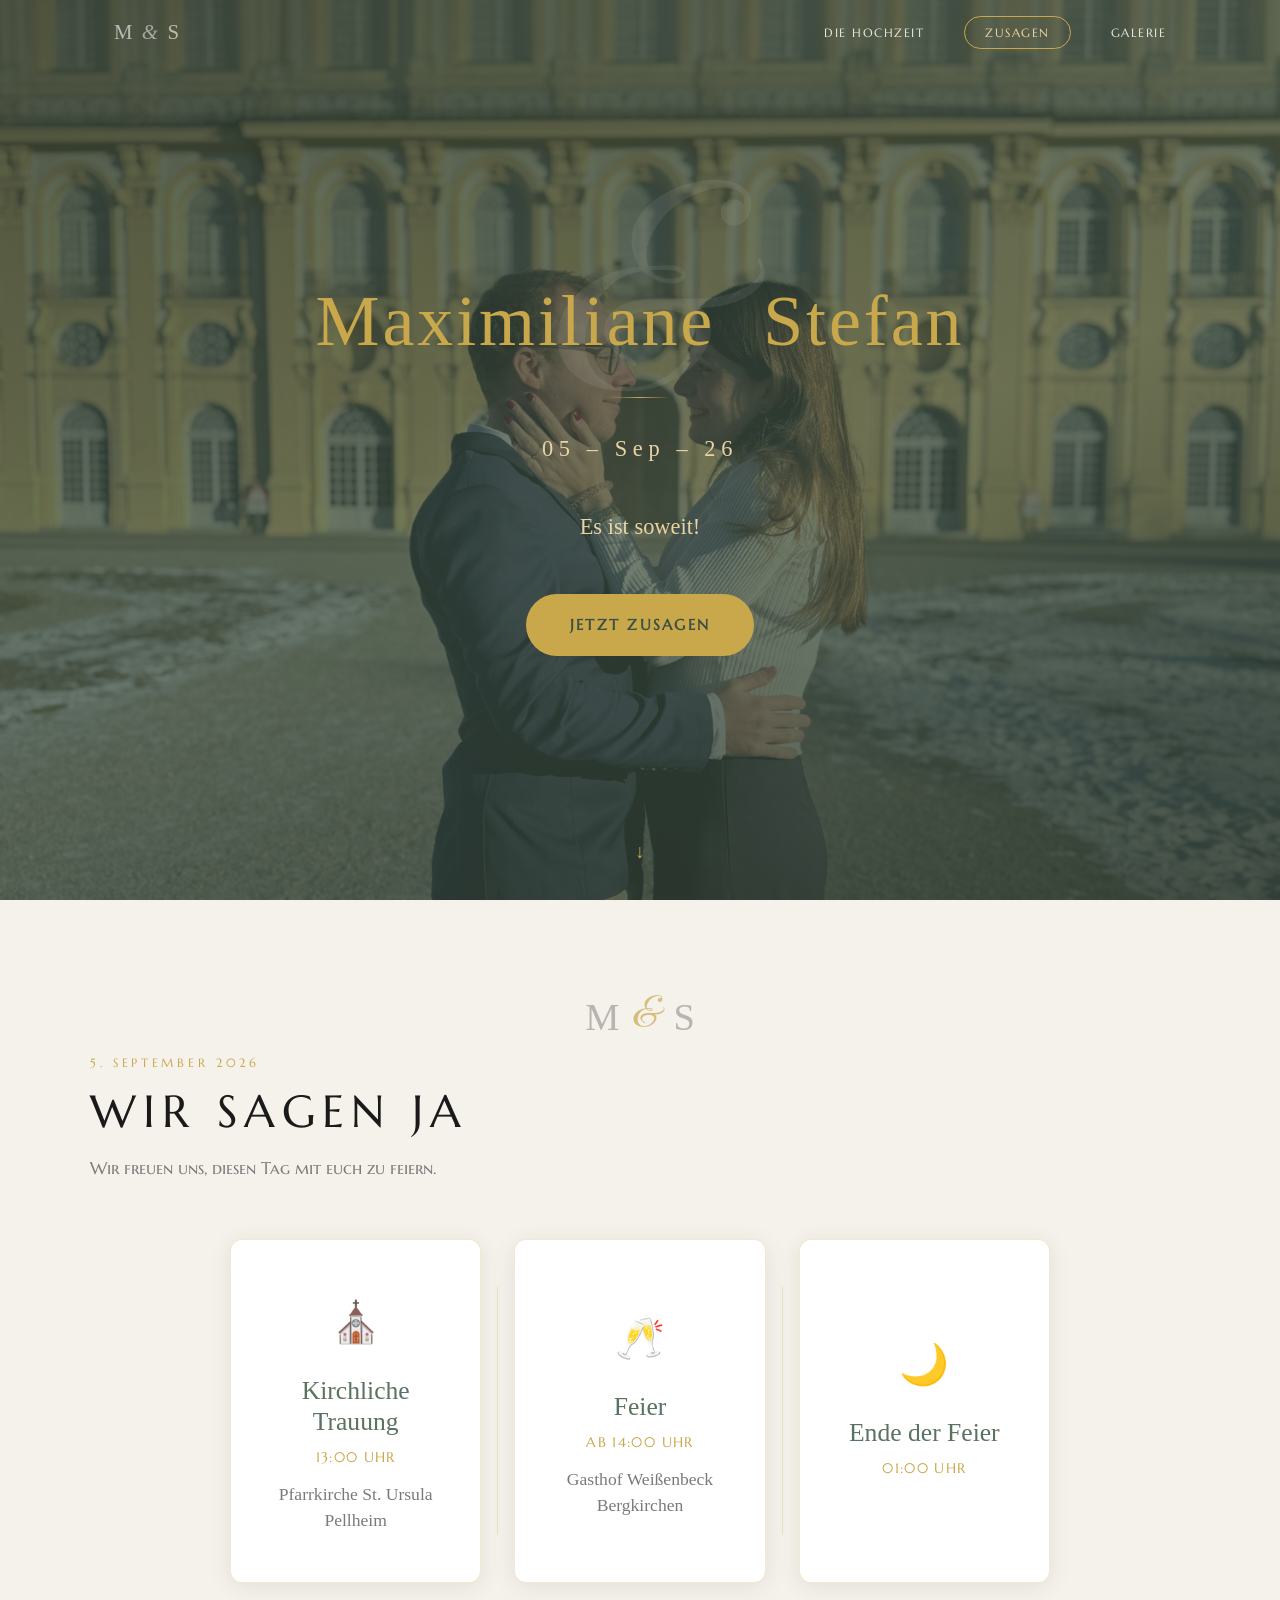
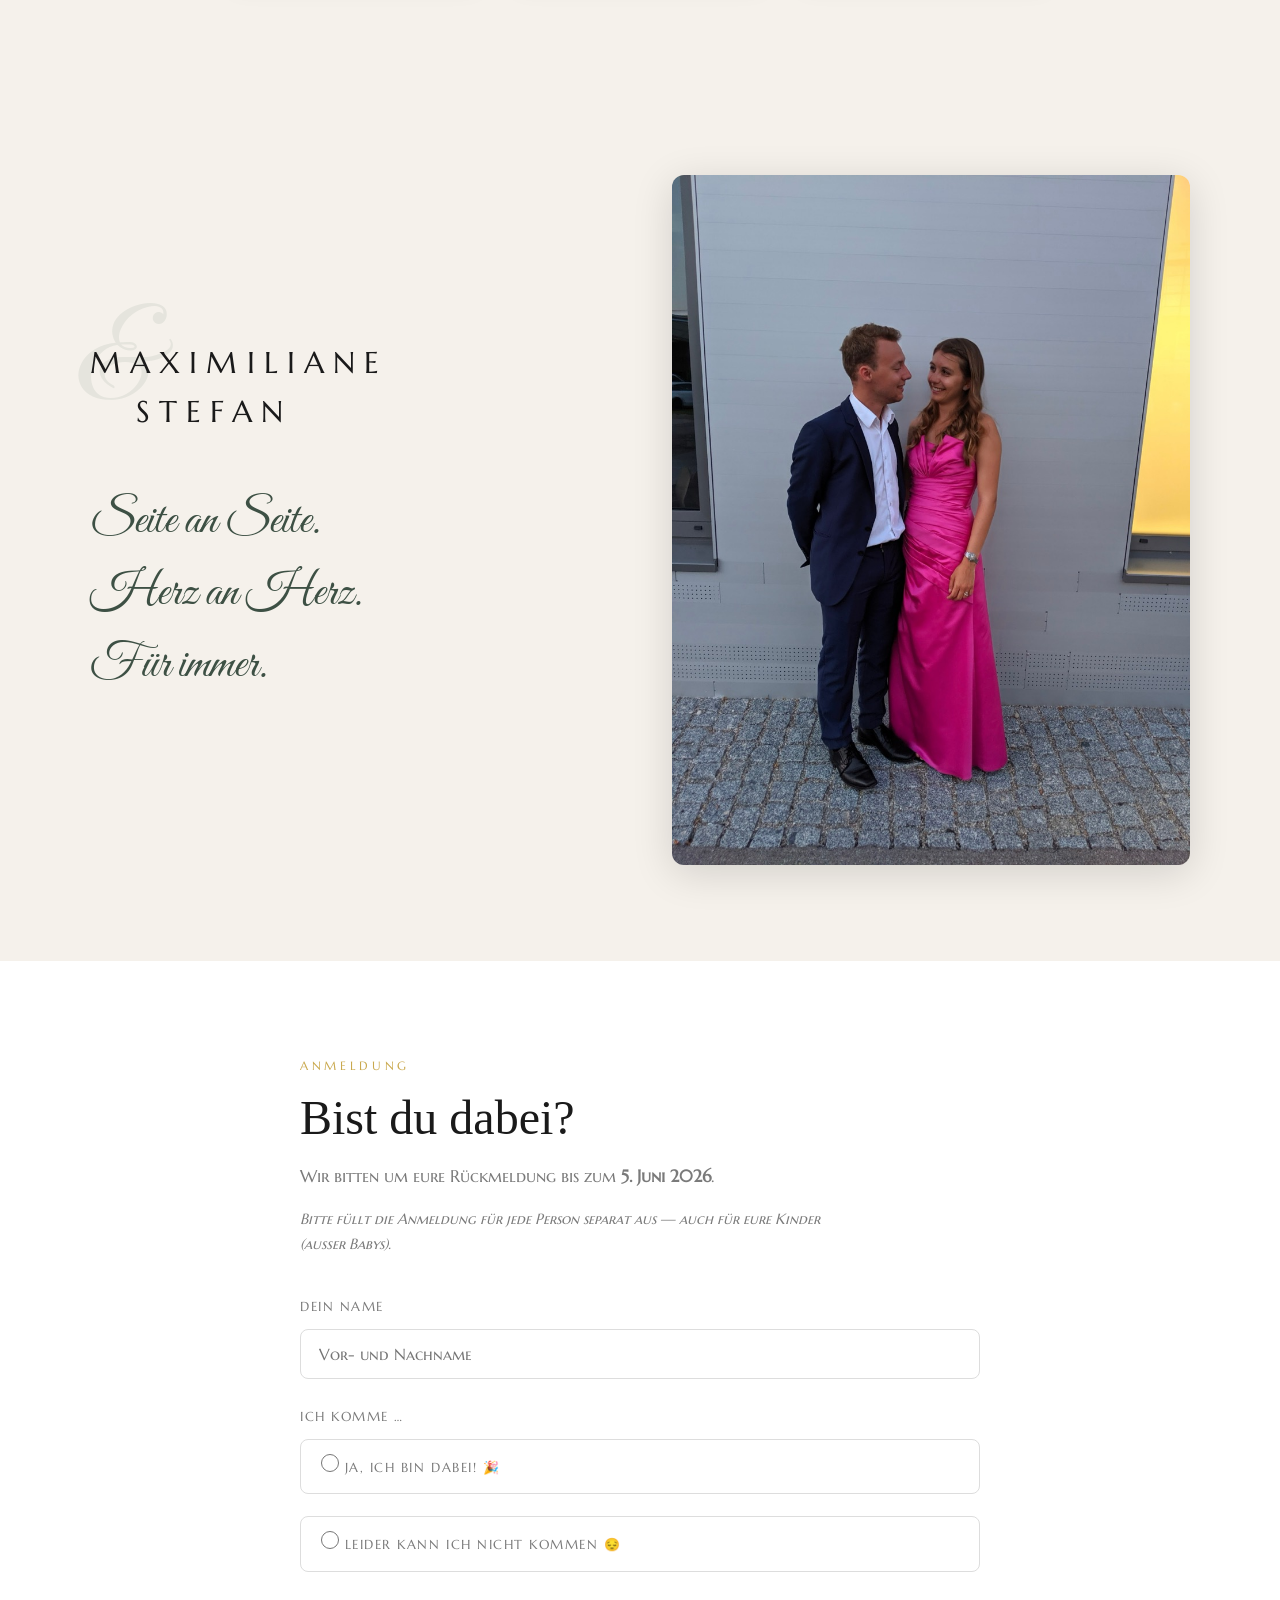
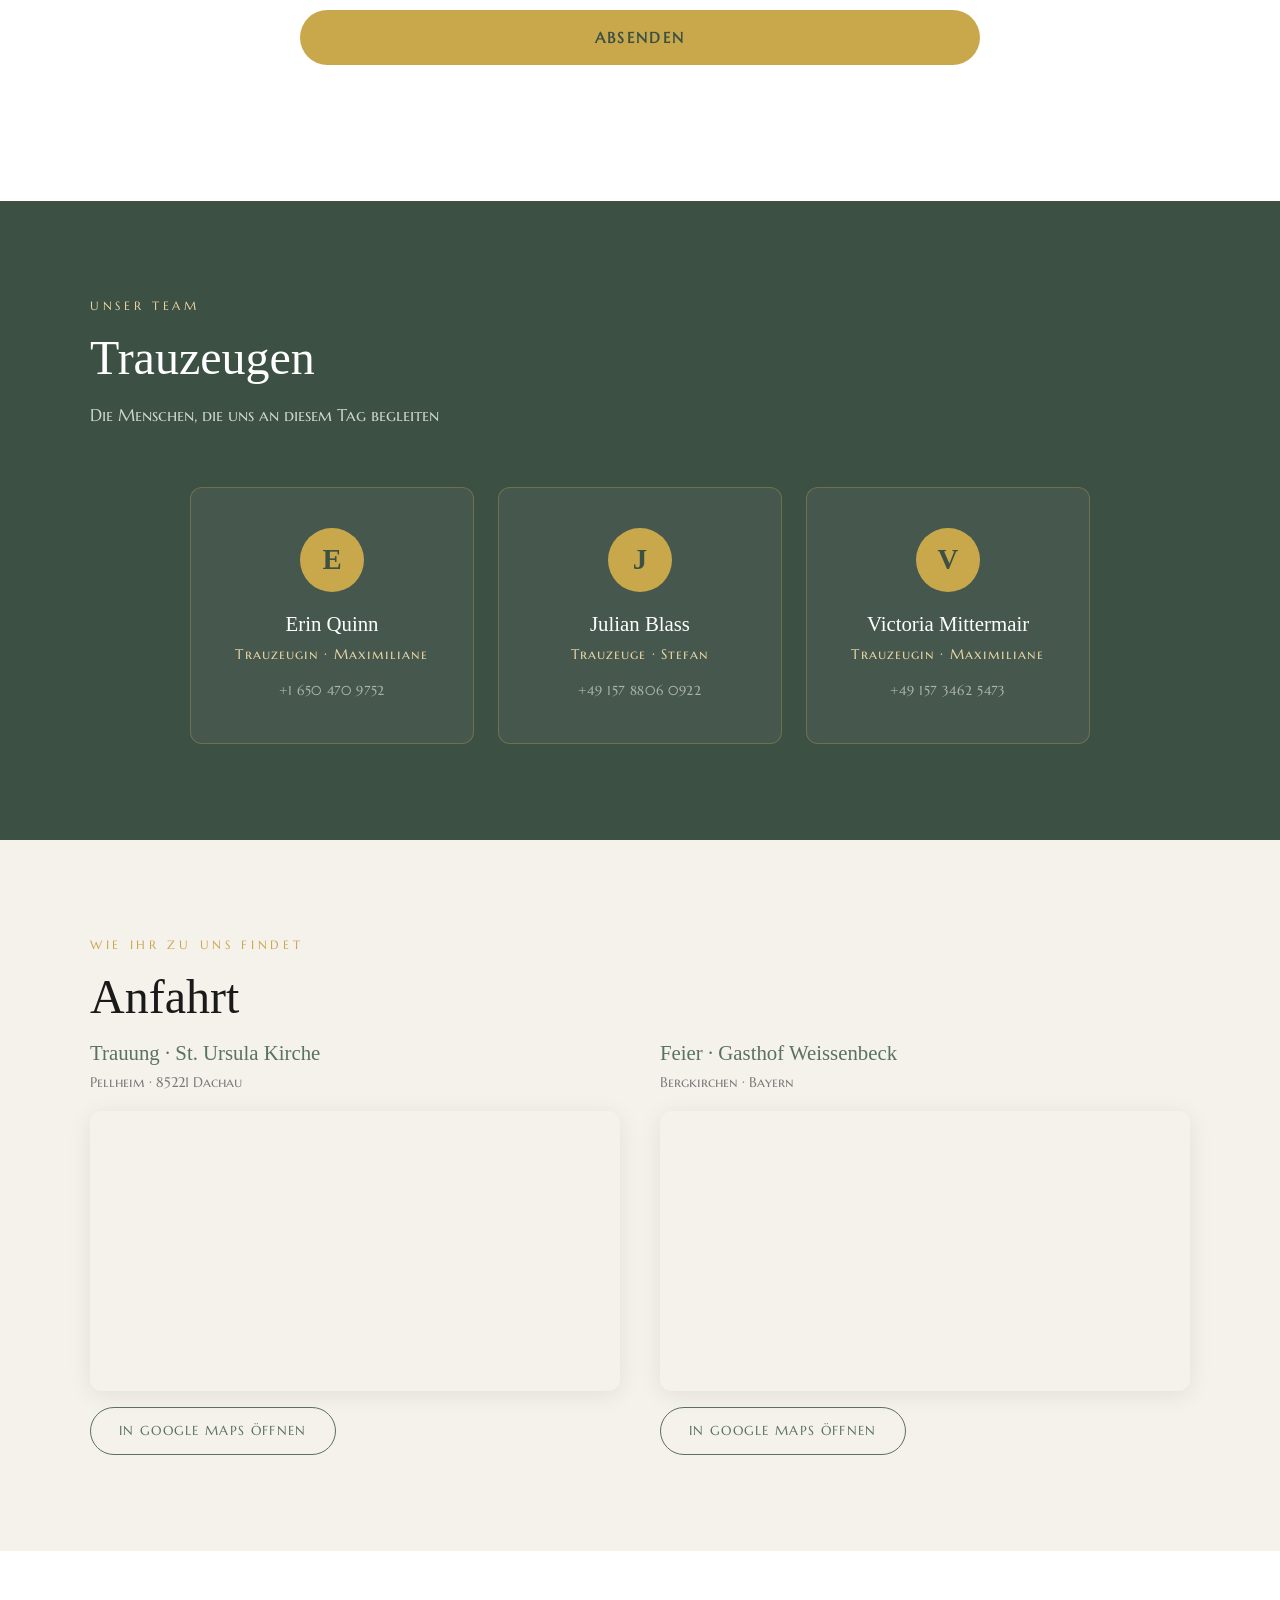
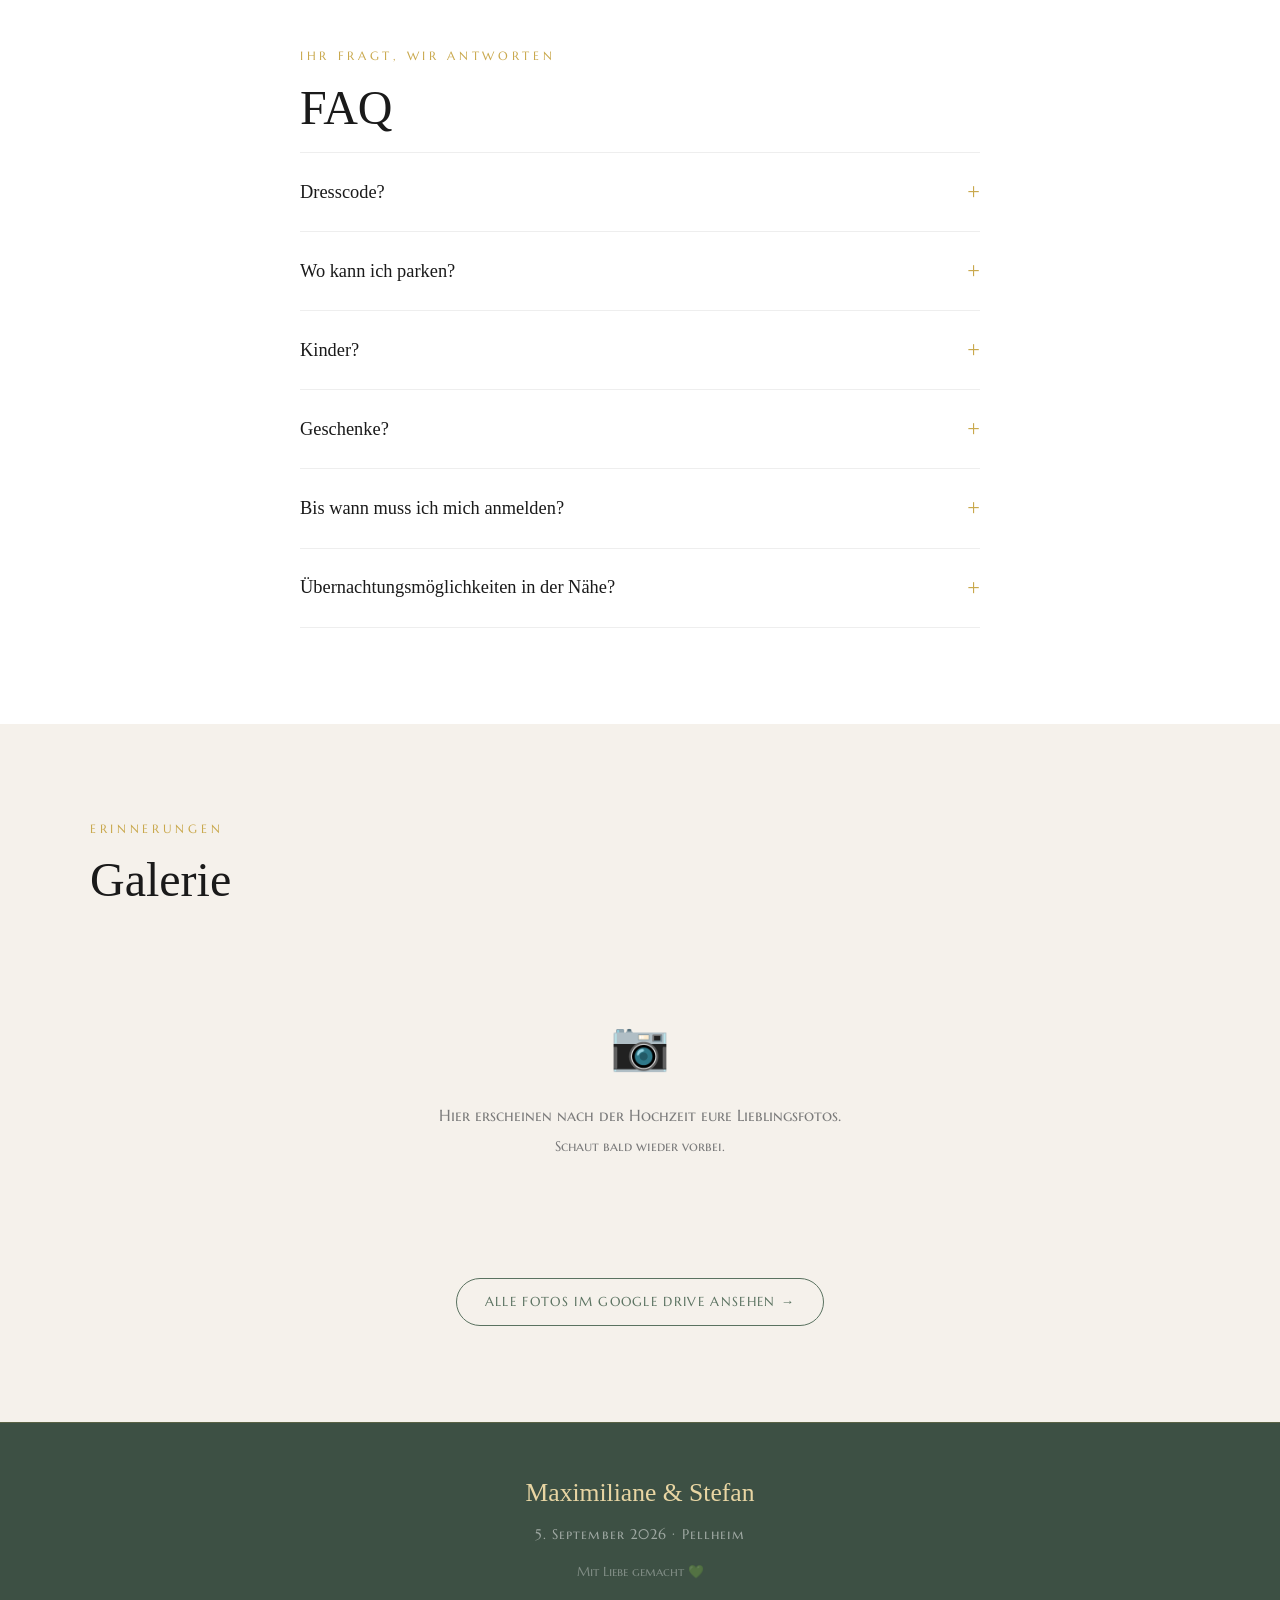
==== index.html @ 4faa501e "Drop "Spätestens" from Ende der Feier — just "01:00 Uhr" Matches the format of the other event cards" ====
<!DOCTYPE html>
<html lang="de">
<head>
  <meta charset="UTF-8">
  <meta name="viewport" content="width=device-width, initial-scale=1.0">
  <title>Maximiliane & Stefan · 5. September 2026</title>
  <meta name="description" content="Wir heiraten! Feiert mit uns am 5. September 2026 in Pellheim & Bergkirchen.">
  <meta property="og:title" content="Maximiliane & Stefan · 5. September 2026">
  <meta property="og:description" content="Wir heiraten! Feiert mit uns am 5. September 2026 in Pellheim & Bergkirchen.">
  <meta property="og:image" content="images/hero-couple.jpg">
  <meta property="og:type" content="website">
  <link rel="preconnect" href="https://fonts.googleapis.com">
  <link rel="preconnect" href="https://fonts.gstatic.com" crossorigin>
  <link href="https://fonts.googleapis.com/css2?family=Cormorant+Garant:ital,wght@0,300;0,400;0,600;0,700;1,300;1,400;1,600&family=Great+Vibes&family=Marcellus+SC&display=swap" rel="stylesheet">
  <link rel="icon" href="data:image/svg+xml,<svg xmlns='http://www.w3.org/2000/svg' viewBox='0 0 100 100'><text y='.9em' font-size='90'>💍</text></svg>">
  <link rel="stylesheet" href="style.css">
</head>
<body>

  <!-- NAVIGATION -->
  <nav id="navbar">
    <div class="nav-inner">
      <span class="nav-monogram">M <span class="nav-amp">&</span> S</span>
      <ul class="nav-links">
        <li><a href="#hochzeit">Die Hochzeit</a></li>
        <li><a href="#rsvp" class="nav-cta">Zusagen</a></li>
        <li><a href="#galerie">Galerie</a></li>
      </ul>
      <button class="nav-toggle" id="nav-toggle" aria-label="Menü öffnen">
        <span></span><span></span><span></span>
      </button>
    </div>
    <ul class="nav-links-mobile" id="nav-mobile">
      <li><a href="#hochzeit">Die Hochzeit</a></li>
      <li><a href="#rsvp">Zusagen</a></li>
      <li><a href="#galerie">Galerie</a></li>
    </ul>
  </nav>

  <!-- HERO -->
  <section id="hero">
    <div class="hero-bg"></div>
    <div class="hero-content">
      <div class="hero-monogram">
        <div class="hero-ghost-amp">&amp;</div>
        <div class="hero-names">
          <span class="hero-name">Maximiliane</span>
          <span class="hero-name">Stefan</span>
        </div>
      </div>
      <div class="hero-divider"></div>
      <p class="hero-date">05 &ndash; Sep &ndash; 26</p>
      <div class="countdown" id="countdown">
        <div class="countdown-unit">
          <span id="days">--</span>
          <small>Tage</small>
        </div>
        <div class="countdown-sep">·</div>
        <div class="countdown-unit">
          <span id="hours">--</span>
          <small>Stunden</small>
        </div>
        <div class="countdown-sep">·</div>
        <div class="countdown-unit">
          <span id="minutes">--</span>
          <small>Minuten</small>
        </div>
      </div>
      <a href="#rsvp" class="btn-primary">Jetzt zusagen</a>
    </div>
    <a href="#hochzeit" class="hero-scroll-hint">↓</a>
  </section>

  <!-- HOCHZEIT -->
  <section id="hochzeit" class="section section-cream">
    <div class="section-inner">
      <div class="wir-sagen-ja-mono">
        <span class="wsj-m">M</span>
        <span class="wsj-amp">&amp;</span>
        <span class="wsj-s">S</span>
      </div>
      <span class="section-label" id="hochzeit-label">5. September 2026</span>
      <h2 class="wir-sagen-ja">Wir sagen Ja</h2>
      <p class="section-sub" id="hochzeit-sub">Wir freuen uns, diesen Tag mit euch zu feiern.</p>
      <div class="event-cards">
        <div class="event-card">
          <div class="event-icon">⛪</div>
          <h3>Kirchliche Trauung</h3>
          <p class="event-time">13:00 Uhr</p>
          <p class="event-location">Pfarrkirche St. Ursula<br>Pellheim</p>
        </div>
        <div class="event-divider"></div>
        <div class="event-card">
          <div class="event-icon">🥂</div>
          <h3>Feier</h3>
          <p class="event-time">Ab 14:00 Uhr</p>
          <p class="event-location">Gasthof Weißenbeck<br>Bergkirchen</p>
        </div>
        <div class="event-divider"></div>
        <div class="event-card">
          <div class="event-icon">🌙</div>
          <h3>Ende der Feier</h3>
          <p class="event-time">01:00 Uhr</p>
        </div>
      </div>
    </div>
  </section>

  <!-- STORY -->
  <section id="story" class="section section-cream-panel">
    <div class="story-inner">
      <div class="story-text">
        <div class="story-names">
          <span class="story-ghost-amp">&amp;</span>
          <p class="story-name-line">Maximiliane</p>
          <p class="story-name-line story-name-line-right">Stefan</p>
        </div>
        <p class="story-poem">Seite an Seite.<br>Herz an Herz.<br>Für immer.</p>
      </div>
      <div class="story-photo">
        <img src="images/story-couple.jpg" alt="Maximiliane & Stefan" loading="lazy">
      </div>
    </div>
  </section>

  <!-- RSVP -->
  <section id="rsvp" class="section section-white">
    <div class="section-inner section-narrow">
      <span class="section-label">Anmeldung</span>
      <h2>Bist du dabei?</h2>
      <p class="section-sub" id="rsvp-intro">Wir bitten um eure Rückmeldung bis zum <strong>5. Juni 2026</strong>.</p>
      <p class="section-sub rsvp-note">Bitte füllt die Anmeldung für jede Person separat aus — auch für eure Kinder (außer Babys).</p>

      <div id="person-selector" class="person-selector hidden"></div>

      <form id="rsvp-form" novalidate>
        <div class="form-group">
          <label for="guest-name">Dein Name</label>
          <input type="text" id="guest-name" name="name" placeholder="Vor- und Nachname" required autocomplete="name">
        </div>

        <div class="form-group">
          <label>Ich komme …</label>
          <div class="radio-group">
            <label class="radio-label">
              <input type="radio" name="attending" value="yes" required>
              <span class="radio-custom"></span>
              Ja, ich bin dabei! 🎉
            </label>
            <label class="radio-label">
              <input type="radio" name="attending" value="no">
              <span class="radio-custom"></span>
              Leider kann ich nicht kommen 😔
            </label>
          </div>
        </div>

        <div id="attending-fields" class="attending-fields hidden">
          <div class="form-group">
            <label class="checkbox-label">
              <input type="checkbox" id="is-child" name="isChild">
              <span class="checkbox-custom"></span>
              Dies ist eine Anmeldung für ein Kind 👶
            </label>
          </div>

          <div class="form-group">
            <label for="menu">Menüwahl</label>
            <select id="menu" name="menu" required>
              <option value="">Bitte wählen …</option>
              <option value="fleisch">Fleisch</option>
              <option value="fisch">Fisch</option>
              <option value="vegetarisch">Vegetarisch</option>
            </select>
          </div>

          <div class="form-group">
            <label for="notes">Unverträglichkeiten & Anmerkungen</label>
            <textarea id="notes" name="notes" rows="3" placeholder="z.B. Laktoseintoleranz, glutenfrei, Allergien …"></textarea>
          </div>
        </div>

        <button type="submit" class="btn-primary btn-full">Absenden</button>
        <p id="form-feedback" class="form-feedback" aria-live="polite"></p>
      </form>
    </div>
  </section>

  <!-- TRAUTZEUGEN -->
  <section id="trauzeugen" class="section section-green">
    <div class="section-inner">
      <span class="section-label section-label-light">Unser Team</span>
      <h2 class="text-light">Trauzeugen</h2>
      <p class="section-sub text-light-muted">Die Menschen, die uns an diesem Tag begleiten</p>
      <div class="witness-cards">
        <div class="witness-card">
          <div class="witness-avatar">
            <div class="witness-initial">E</div>
          </div>
          <h3>Erin Quinn</h3>
          <p class="witness-role">Trauzeugin · Maximiliane</p>
          <p class="witness-phone"><a href="tel:+16504709752">+1 650 470 9752</a></p>
        </div>
        <div class="witness-card">
          <div class="witness-avatar">
            <div class="witness-initial">J</div>
          </div>
          <h3>Julian Blass</h3>
          <p class="witness-role">Trauzeuge · Stefan</p>
          <p class="witness-phone"><a href="tel:+4915788060922">+49 157 8806 0922</a></p>
        </div>
        <div class="witness-card">
          <div class="witness-avatar">
            <div class="witness-initial">V</div>
          </div>
          <h3>Victoria Mittermair</h3>
          <p class="witness-role">Trauzeugin · Maximiliane</p>
          <p class="witness-phone"><a href="tel:+4915734625473">+49 157 3462 5473</a></p>
        </div>
      </div>
    </div>
  </section>

  <!-- ANFAHRT -->
  <section id="anfahrt" class="section section-cream">
    <div class="section-inner">
      <span class="section-label">Wie ihr zu uns findet</span>
      <h2>Anfahrt</h2>
      <div class="maps-grid">
        <div class="map-item">
          <h3>Trauung · St. Ursula Kirche</h3>
          <p class="map-address">Pellheim · 85221 Dachau</p>
          <div class="map-embed">
            <iframe
              src="https://maps.google.com/maps?q=Kirche+Pellheim+85221+Dachau+Bayern&output=embed"
              width="100%" height="300" style="border:0;" allowfullscreen loading="lazy"
              referrerpolicy="no-referrer-when-downgrade" title="St. Ursula Kirche Pellheim">
            </iframe>
          </div>
          <a href="https://www.google.com/maps/search/Kirche+Pellheim+85221+Dachau+Bayern" target="_blank" rel="noopener noreferrer" class="btn-secondary">In Google Maps öffnen</a>
        </div>
        <div class="map-item">
          <h3>Feier · Gasthof Weissenbeck</h3>
          <p class="map-address">Bergkirchen · Bayern</p>
          <div class="map-embed">
            <iframe
              src="https://maps.google.com/maps?q=Gasthof+Weißenbeck+Bergkirchen+Bayern+Deutschland&output=embed"
              width="100%" height="300" style="border:0;" allowfullscreen loading="lazy"
              referrerpolicy="no-referrer-when-downgrade" title="Gasthof Weissenbeck Unterbachern">
            </iframe>
          </div>
          <a href="https://www.google.com/maps/search/Gasthof+Weißenbeck+Bergkirchen+Bayern" target="_blank" rel="noopener noreferrer" class="btn-secondary">In Google Maps öffnen</a>
        </div>
      </div>
    </div>
  </section>

  <!-- FAQ -->
  <section id="faq" class="section section-white">
    <div class="section-inner section-narrow">
      <span class="section-label">Ihr fragt, wir antworten</span>
      <h2>FAQ</h2>
      <div class="faq-list">
        <details class="faq-item">
          <summary>Dresscode?</summary>
          <p>Festlich elegant. Wir freuen uns über Kleider und Anzüge — gerne in warmen, herbstlichen Farben oder klassischem Schwarz. Wer Grüntöne trägt, passt zum Anlass.</p>
        </details>
        <details class="faq-item">
          <summary>Wo kann ich parken?</summary>
          <p>Am Gasthof Weissenbeck stehen Parkplätze zur Verfügung. Wir empfehlen außerdem, Fahrgemeinschaften zu bilden.</p>
        </details>
        <details class="faq-item">
          <summary>Kinder?</summary>
          <p>Kinder sind bei uns herzlich willkommen! Bitte füllt für jedes Kind eine eigene <a href="#rsvp" style="color:var(--green);text-decoration:underline">Anmeldung</a> aus, damit wir gut planen können. Babys müssen nicht extra angemeldet werden.</p>
        </details>
        <details class="faq-item">
          <summary>Geschenke?</summary>
          <p>Eure Anwesenheit ist das schönste Geschenk. Wer uns dennoch eine Freude machen möchte, kann uns gerne mit einem Beitrag zur Hochzeitsreise unterstützen.</p>
        </details>
        <details class="faq-item">
          <summary>Bis wann muss ich mich anmelden?</summary>
          <p>Wir bitten um eure Rückmeldung bis zum <strong>5. Juni 2026</strong>, damit wir planen können.</p>
        </details>
        <details class="faq-item">
          <summary>Übernachtungsmöglichkeiten in der Nähe?</summary>
          <p>In Dachau (ca. 5–10 km entfernt) gibt es mehrere gute Hotels. Auch Airbnbs in der Umgebung von Unterbachern und Dachau sind eine gute Option. Da der 5. September auf ein Wochenende fällt, empfehlen wir, frühzeitig zu buchen.</p>
        </details>
      </div>
    </div>
  </section>

  <!-- GALERIE -->
  <section id="galerie" class="section section-cream">
    <div class="section-inner">
      <span class="section-label">Erinnerungen</span>
      <h2>Galerie</h2>
      <div id="gallery-empty" class="gallery-placeholder">
        <div class="gallery-placeholder-icon">📷</div>
        <p>Hier erscheinen nach der Hochzeit eure Lieblingsfotos.</p>
        <p class="gallery-placeholder-sub">Schaut bald wieder vorbei.</p>
      </div>
      <div class="gallery-grid" id="gallery-grid"></div>
      <div id="drive-link-container" class="drive-link-wrap" style="display:none">
        <a href="#" id="drive-link" class="btn-secondary" target="_blank" rel="noopener">
          Alle Fotos im Google Drive ansehen →
        </a>
      </div>
    </div>
  </section>

  <!-- FOOTER -->
  <footer>
    <p class="footer-names">Maximiliane & Stefan</p>
    <p class="footer-date">5. September 2026 · Pellheim</p>
    <p class="footer-love">Mit Liebe gemacht 💚</p>
  </footer>

  <script src="script.js"></script>
</body>
</html>
---- style.css ----
/* =============================================
   WEDDING WEBSITE — Maximiliane & Stefan
   Theme: Forest Green + Gold
   ============================================= */

/* --- VARIABLES --- */
:root {
  --green-dark:    #3D5044;
  --green:         #5A7260;
  --green-mid:     #7A9480;
  --green-light:   #EEF2EE;
  --gold:          #C9A84C;
  --gold-light:    #E8D5A3;
  --gold-pale:     #F7F0E0;
  --cream:         #F5F1EB;
  --cream-dark:    #EDE8DF;
  --white:         #FFFFFF;
  --text-dark:     #1A1A1A;
  --text-body:     #3D3D3D;
  --text-muted:    #7A7A7A;
  --text-light:    #FFFFFF;
  --text-light-muted: rgba(255,255,255,0.75);
  --border:        rgba(201,168,76,0.25);
  --shadow:        0 4px 24px rgba(0,0,0,0.08);
  --shadow-hover:  0 8px 40px rgba(0,0,0,0.14);
  --radius:        12px;
  --font-serif:    'Cormorant Garant', Georgia, serif;
  --font-sans:     'Marcellus SC', Georgia, serif;
  --font-script:   'Great Vibes', cursive;
  --max-w:         1100px;
  --max-w-narrow:  680px;
  --section-pad:   96px 24px;
}

/* --- RESET & BASE --- */
*, *::before, *::after { box-sizing: border-box; margin: 0; padding: 0; }

html { scroll-behavior: smooth; font-size: 16px; }

body {
  font-family: var(--font-sans);
  color: var(--text-body);
  background: var(--cream);
  line-height: 1.7;
  -webkit-font-smoothing: antialiased;
}

img { max-width: 100%; display: block; }
a { color: inherit; text-decoration: none; }

/* --- TYPOGRAPHY --- */
h1, h2, h3 {
  font-family: var(--font-serif);
  font-weight: 400;
  line-height: 1.2;
  color: var(--text-dark);
}

h1 { font-size: clamp(3rem, 8vw, 6.5rem); font-weight: 300; letter-spacing: 0.02em; }
h2 { font-size: clamp(2rem, 4vw, 3rem); font-weight: 400; }
h3 { font-size: 1.4rem; font-weight: 400; }

p { font-size: 1rem; }

em {
  font-family: var(--font-serif);
  font-style: italic;
  color: var(--gold);
}

/* --- NAVIGATION --- */
#navbar {
  position: fixed;
  top: 0; left: 0; right: 0;
  z-index: 100;
  transition: background 0.3s, box-shadow 0.3s;
}

#navbar.scrolled {
  background: var(--green-dark);
  box-shadow: 0 2px 20px rgba(0,0,0,0.3);
}

.nav-inner {
  max-width: var(--max-w);
  margin: 0 auto;
  padding: 0 24px;
  height: 64px;
  display: flex;
  align-items: center;
  justify-content: space-between;
}

.nav-monogram {
  font-family: var(--font-serif);
  font-size: 1.3rem;
  color: rgba(255, 255, 255, 0.6);
  letter-spacing: 0.1em;
}

.nav-amp { color: rgba(255, 255, 255, 0.5); font-style: italic; }

.nav-links {
  display: flex;
  list-style: none;
  gap: 40px;
  align-items: center;
}

.nav-links a {
  font-family: var(--font-sans);
  font-size: 0.78rem;
  font-weight: 300;
  letter-spacing: 0.12em;
  text-transform: uppercase;
  color: rgba(255,255,255,0.85);
  transition: color 0.2s;
}

.nav-links a:hover { color: var(--gold-light); }

.nav-links .nav-cta {
  border: 1px solid var(--gold);
  color: var(--gold-light);
  padding: 8px 20px;
  border-radius: 100px;
  transition: background 0.2s, color 0.2s;
}

.nav-links .nav-cta:hover {
  background: var(--gold);
  color: var(--green-dark);
}

.nav-toggle {
  display: none;
  flex-direction: column;
  gap: 5px;
  background: none;
  border: none;
  cursor: pointer;
  padding: 4px;
}

.nav-toggle span {
  display: block;
  width: 24px;
  height: 1.5px;
  background: var(--gold-light);
  transition: 0.3s;
}

.nav-links-mobile {
  display: none;
  list-style: none;
  flex-direction: column;
  background: var(--green-dark);
  padding: 16px 24px 24px;
  gap: 16px;
}

.nav-links-mobile a {
  font-size: 1.1rem;
  color: rgba(255,255,255,0.85);
  font-family: var(--font-serif);
}

.nav-links-mobile.open { display: flex; }

/* --- HERO --- */
#hero {
  min-height: 100vh;
  position: relative;
  display: flex;
  align-items: center;
  justify-content: center;
  overflow: hidden;
}

.hero-bg {
  position: absolute;
  inset: 0;
  background:
    linear-gradient(160deg, rgba(45,58,48,0.82) 0%, rgba(61,80,68,0.72) 55%, rgba(45,58,48,0.88) 100%),
    url('images/hero-img4113.jpg') center 30%/cover no-repeat;
}

.hero-content {
  position: relative;
  z-index: 1;
  text-align: center;
  padding: 120px 24px 80px;
}

.hero-pre {
  font-family: var(--font-sans);
  font-size: 0.72rem;
  font-weight: 400;
  letter-spacing: 0.35em;
  text-transform: uppercase;
  color: var(--gold-light);
  margin-bottom: 40px;
}

/* Ghost ampersand + initials monogram */
.hero-monogram {
  position: relative;
  display: inline-block;
  margin-bottom: 8px;
}

.hero-ghost-amp {
  position: absolute;
  top: 50%;
  left: 50%;
  transform: translate(-50%, -52%);
  font-family: var(--font-script);
  font-size: clamp(9rem, 22vw, 18rem);
  color: rgba(255,255,255,0.07);
  line-height: 1;
  pointer-events: none;
  user-select: none;
  white-space: nowrap;
}

.hero-names {
  display: flex;
  align-items: center;
  justify-content: center;
  gap: 48px;
  position: relative;
  z-index: 1;
}

.hero-name {
  font-family: var(--font-serif);
  font-size: clamp(2.4rem, 6vw, 4.5rem);
  font-weight: 300;
  color: var(--gold);
  line-height: 1;
  letter-spacing: 0.04em;
}

.hero-divider {
  width: 60px;
  height: 1px;
  background: linear-gradient(to right, transparent, var(--gold), transparent);
  margin: 32px auto;
}

.hero-date {
  font-family: var(--font-serif);
  font-size: clamp(1rem, 2.5vw, 1.4rem);
  font-weight: 300;
  color: var(--gold-light);
  letter-spacing: 0.25em;
  margin-bottom: 40px;
}

.countdown {
  display: flex;
  justify-content: center;
  align-items: baseline;
  gap: 8px;
  margin-bottom: 48px;
}

.countdown-unit {
  display: flex;
  flex-direction: column;
  align-items: center;
  min-width: 64px;
}

.countdown-unit span {
  font-family: var(--font-serif);
  font-size: 3rem;
  font-weight: 300;
  color: var(--white);
  line-height: 1;
}

.countdown-unit small {
  font-family: var(--font-sans);
  font-size: 0.65rem;
  font-weight: 300;
  letter-spacing: 0.15em;
  text-transform: uppercase;
  color: var(--gold-light);
  margin-top: 6px;
}

.countdown-sep {
  color: var(--gold);
  font-size: 1.5rem;
  padding-bottom: 24px;
}

.hero-scroll-hint {
  position: absolute;
  bottom: 32px;
  left: 50%;
  transform: translateX(-50%);
  color: var(--gold);
  font-size: 1.2rem;
  animation: bounce 2s infinite;
  z-index: 1;
}

@keyframes bounce {
  0%, 100% { transform: translateX(-50%) translateY(0); }
  50% { transform: translateX(-50%) translateY(8px); }
}

/* --- BUTTONS --- */
.btn-primary {
  display: inline-block;
  background: var(--gold);
  color: var(--green-dark);
  font-family: var(--font-sans);
  font-size: 0.95rem;
  font-weight: 700;
  letter-spacing: 0.15em;
  text-transform: uppercase;
  padding: 18px 44px;
  border-radius: 100px;
  border: none;
  cursor: pointer;
  transition: background 0.2s, transform 0.15s, box-shadow 0.2s;
}

.btn-primary:hover {
  background: var(--gold-light);
  box-shadow: 0 6px 24px rgba(201,168,76,0.4);
  transform: translateY(-1px);
}

.btn-primary.btn-full { width: 100%; text-align: center; }

.btn-secondary {
  display: inline-block;
  border: 1px solid var(--green);
  color: var(--green);
  font-family: var(--font-sans);
  font-size: 0.82rem;
  font-weight: 400;
  letter-spacing: 0.1em;
  text-transform: uppercase;
  padding: 12px 28px;
  border-radius: 100px;
  transition: background 0.2s, color 0.2s;
}

.btn-secondary:hover {
  background: var(--green);
  color: var(--white);
}

/* --- SECTIONS --- */
.section { padding: var(--section-pad); }
.section-cream { background: var(--cream); }
.section-white { background: var(--white); }
.section-green  { background: var(--green-dark); }

.section-inner {
  max-width: var(--max-w);
  margin: 0 auto;
}

.section-narrow {
  max-width: var(--max-w-narrow);
}

.section-label {
  display: block;
  font-family: var(--font-sans);
  font-size: 0.72rem;
  font-weight: 400;
  letter-spacing: 0.32em;
  text-transform: uppercase;
  color: var(--gold);
  margin-bottom: 12px;
}

.section-label.personalized {
  font-family: var(--font-serif);
  font-size: clamp(1.7rem, 5.5vw, 2.4rem);
  font-style: italic;
  font-weight: 400;
  letter-spacing: 0.02em;
  text-transform: none;
  color: var(--green);
  margin-bottom: 24px;
  line-height: 1.3;
}

.section-label-light { color: var(--gold-light); }

.section-inner h2 { margin-bottom: 16px; }

.section-sub {
  font-size: 1.05rem;
  color: var(--text-muted);
  margin-bottom: 56px;
  max-width: 520px;
}

.rsvp-note {
  font-size: 0.92rem;
  margin-top: -40px;
  margin-bottom: 40px;
  font-style: italic;
}

/* Personalized guest intro */
.rsvp-intro-personalized {
  max-width: none;
  margin-bottom: 40px;
}

.rsvp-greeting {
  display: block;
  font-family: var(--font-serif);
  font-size: clamp(1.6rem, 5vw, 2.2rem);
  font-weight: 400;
  color: var(--text-dark);
  line-height: 1.3;
  margin-bottom: 12px;
}

.rsvp-guest-name {
  color: var(--green);
  font-style: italic;
  font-weight: 500;
}

.rsvp-intro-body {
  display: block;
  font-size: 1.05rem;
  color: var(--text-muted);
}

.text-light   { color: var(--text-light); }
.text-light-muted { color: var(--text-light-muted); }

/* --- EVENT CARDS --- */
.event-cards {
  display: flex;
  align-items: stretch;
  gap: 0;
  max-width: 820px;
  margin: 0 auto;
}

.event-card {
  flex: 1;
  text-align: center;
  padding: 48px 40px;
  border: 1px solid var(--border);
  border-radius: var(--radius);
  background: var(--white);
  box-shadow: var(--shadow);
  transition: box-shadow 0.2s;
  min-height: 260px;
  display: flex;
  flex-direction: column;
  align-items: center;
  justify-content: center;
}

.event-card:hover { box-shadow: var(--shadow-hover); }

.event-icon { font-size: 2.5rem; margin-bottom: 20px; }

.event-card h3 {
  color: var(--green);
  font-size: 1.6rem;
  margin-bottom: 8px;
}

.event-time {
  font-family: var(--font-sans);
  font-size: 0.85rem;
  font-weight: 400;
  letter-spacing: 0.1em;
  color: var(--gold);
  text-transform: uppercase;
  margin-bottom: 12px;
}

.event-location {
  font-family: var(--font-serif);
  font-size: 1.1rem;
  color: var(--text-muted);
  line-height: 1.5;
}

.event-divider {
  width: 1px;
  background: var(--border);
  flex-shrink: 0;
  margin: 48px 16px;
}

/* --- PERSON SELECTOR --- */
.person-selector {
  margin-bottom: 32px;
}

.person-selector.hidden { display: none; }

.person-selector-label {
  font-size: 0.8rem;
  font-weight: 400;
  letter-spacing: 0.12em;
  text-transform: uppercase;
  color: var(--text-muted);
  margin-bottom: 12px;
}

.person-buttons {
  display: flex;
  flex-wrap: wrap;
  gap: 8px;
}

.person-btn {
  padding: 10px 20px;
  border: 2px solid var(--green);
  border-radius: 100px;
  background: transparent;
  color: var(--green);
  font-family: var(--font-serif);
  font-size: 1.05rem;
  cursor: pointer;
  transition: all 0.2s;
}

.person-btn:hover {
  background: var(--green-light);
}

.person-btn.active {
  background: var(--green);
  color: var(--white);
}

.person-btn.done {
  border-style: dashed;
  opacity: 0.55;
}

.person-btn.done::after {
  content: ' \2713';
}

.person-btn.done.active {
  opacity: 0.75;
}

/* --- RSVP FORM --- */
.form-group {
  margin-bottom: 28px;
}

.form-group label {
  display: block;
  font-size: 0.8rem;
  font-weight: 400;
  letter-spacing: 0.12em;
  text-transform: uppercase;
  color: var(--text-muted);
  margin-bottom: 10px;
}

.form-group input[type="text"],
.form-group select,
.form-group textarea {
  width: 100%;
  padding: 14px 18px;
  border: 1px solid #DDD;
  border-radius: 8px;
  font-family: var(--font-sans);
  font-size: 1rem;
  color: var(--text-dark);
  background: var(--white);
  transition: border-color 0.2s, box-shadow 0.2s;
  appearance: none;
}

.form-group input:focus,
.form-group select:focus,
.form-group textarea:focus {
  outline: none;
  border-color: var(--green);
  box-shadow: 0 0 0 3px rgba(44,95,46,0.1);
}

.form-group textarea { resize: vertical; min-height: 96px; }

.radio-group {
  display: flex;
  flex-direction: column;
  gap: 12px;
}

.radio-label {
  display: flex;
  align-items: center;
  gap: 12px;
  cursor: pointer;
  font-size: 1rem;
  color: var(--text-body);
  font-family: var(--font-sans);
  padding: 14px 20px;
  border: 1px solid #DDD;
  border-radius: 8px;
  transition: border-color 0.2s, background 0.2s;
  text-transform: none;
  letter-spacing: 0;
}

.radio-label:has(input:checked) {
  border-color: var(--green);
  background: var(--green-light);
}

.radio-label input[type="radio"] {
  width: 18px;
  height: 18px;
  accent-color: var(--green);
  flex-shrink: 0;
}

.checkbox-label {
  display: flex;
  align-items: center;
  gap: 12px;
  cursor: pointer;
  font-size: 0.95rem;
  color: var(--text-body);
  font-family: var(--font-sans);
  padding: 14px 20px;
  border: 1px solid #DDD;
  border-radius: 8px;
  transition: border-color 0.2s, background 0.2s;
  text-transform: none;
  letter-spacing: 0;
}

.checkbox-label:has(input:checked) {
  border-color: var(--green);
  background: var(--green-light);
}

.checkbox-label input[type="checkbox"] {
  width: 18px;
  height: 18px;
  accent-color: var(--green);
  flex-shrink: 0;
}

.attending-fields {
  transition: opacity 0.3s;
}

.attending-fields.hidden {
  display: none;
}

.form-feedback {
  margin-top: 16px;
  text-align: center;
  font-size: 0.95rem;
  min-height: 24px;
}

.form-feedback.success { color: var(--green); }
.form-feedback.error   { color: #C0392B; }

/* --- TRAUTZEUGEN --- */
.witness-cards {
  display: grid;
  grid-template-columns: repeat(3, 1fr);
  gap: 24px;
  max-width: 900px;
  margin: 0 auto;
}

.witness-card {
  text-align: center;
  padding: 40px 24px;
  border: 1px solid rgba(201,168,76,0.3);
  border-radius: var(--radius);
  background: rgba(255,255,255,0.05);
  transition: background 0.2s, border-color 0.2s;
}

.witness-card:hover {
  background: rgba(255,255,255,0.08);
  border-color: var(--gold);
}

.witness-initial {
  width: 64px;
  height: 64px;
  border-radius: 50%;
  background: var(--gold);
  color: var(--green-dark);
  font-family: var(--font-serif);
  font-size: 1.8rem;
  font-weight: 600;
  display: flex;
  align-items: center;
  justify-content: center;
  margin: 0 auto;
}

.witness-card h3 {
  color: var(--white);
  font-size: 1.3rem;
  margin-bottom: 6px;
}

.witness-role {
  color: var(--gold-light);
  font-size: 0.85rem;
  letter-spacing: 0.08em;
  margin-bottom: 10px;
}

.witness-phone {
  margin-top: 6px;
}

.witness-phone a {
  color: rgba(255,255,255,0.55);
  font-size: 0.82rem;
  letter-spacing: 0.05em;
  transition: color 0.2s;
}

.witness-phone a:hover {
  color: var(--gold-light);
}

.witness-avatar {
  margin-bottom: 20px;
}

/* --- MAPS --- */
.maps-grid {
  display: grid;
  grid-template-columns: 1fr 1fr;
  gap: 40px;
}

.map-item h3 {
  font-size: 1.3rem;
  color: var(--green);
  margin-bottom: 4px;
}

.map-address {
  font-size: 0.9rem;
  color: var(--text-muted);
  margin-bottom: 16px;
}

.map-embed {
  border-radius: var(--radius);
  overflow: hidden;
  margin-bottom: 16px;
  box-shadow: var(--shadow);
}

.map-embed iframe {
  display: block;
  width: 100%;
  height: 280px;
  border: 0;
}

/* --- FAQ --- */
.faq-list {
  display: flex;
  flex-direction: column;
  gap: 0;
}

.faq-item {
  border-bottom: 1px solid #EEE;
}

.faq-item:first-child { border-top: 1px solid #EEE; }

.faq-item summary {
  font-family: var(--font-serif);
  font-size: 1.15rem;
  font-weight: 400;
  color: var(--text-dark);
  padding: 20px 0;
  cursor: pointer;
  list-style: none;
  display: flex;
  justify-content: space-between;
  align-items: center;
  transition: color 0.2s;
}

.faq-item summary::-webkit-details-marker { display: none; }

.faq-item summary::after {
  content: '+';
  color: var(--gold);
  font-size: 1.4rem;
  font-weight: 300;
  flex-shrink: 0;
  margin-left: 16px;
  transition: transform 0.2s;
}

.faq-item[open] summary { color: var(--green); }
.faq-item[open] summary::after { transform: rotate(45deg); }

.faq-item p {
  padding: 0 0 20px;
  color: var(--text-muted);
  line-height: 1.7;
}

.faq-item summary:hover { color: var(--green); }

/* --- GALLERY --- */
.gallery-placeholder {
  text-align: center;
  padding: 80px 24px;
  color: var(--text-muted);
}

.gallery-placeholder-icon { font-size: 3rem; margin-bottom: 16px; }

.gallery-placeholder-sub {
  font-size: 0.9rem;
  color: var(--text-muted);
  margin-top: 4px;
}

.gallery-grid {
  display: grid;
  grid-template-columns: repeat(auto-fill, minmax(260px, 1fr));
  gap: 16px;
}

.gallery-grid img {
  width: 100%;
  aspect-ratio: 4/3;
  object-fit: cover;
  border-radius: 8px;
  box-shadow: var(--shadow);
  transition: transform 0.3s, box-shadow 0.3s;
  cursor: pointer;
}

.gallery-grid img:hover {
  transform: scale(1.02);
  box-shadow: var(--shadow-hover);
}

.drive-link-wrap {
  text-align: center;
  margin-top: 40px;
}

/* Lightbox */
.lightbox {
  position: fixed;
  inset: 0;
  background: rgba(0,0,0,0.92);
  z-index: 1000;
  display: flex;
  align-items: center;
  justify-content: center;
  padding: 24px;
  cursor: pointer;
}

.lightbox img {
  max-width: 92vw;
  max-height: 88vh;
  object-fit: contain;
  border-radius: 6px;
}

.lightbox-close {
  position: absolute;
  top: 24px;
  right: 32px;
  color: white;
  font-size: 2rem;
  cursor: pointer;
  line-height: 1;
  opacity: 0.7;
  transition: opacity 0.2s;
}

.lightbox-close:hover { opacity: 1; }

/* --- FOOTER --- */
footer {
  background: var(--green-dark);
  text-align: center;
  padding: 48px 24px;
  border-top: 1px solid rgba(201,168,76,0.2);
}

.footer-names {
  font-family: var(--font-serif);
  font-size: 1.6rem;
  color: var(--gold-light);
  margin-bottom: 8px;
}

.footer-date {
  font-size: 0.85rem;
  color: rgba(255,255,255,0.5);
  margin-bottom: 16px;
  letter-spacing: 0.08em;
}

.footer-love {
  font-size: 0.8rem;
  color: rgba(255,255,255,0.35);
}


/* --- WIR SAGEN JA --- */
.wir-sagen-ja-mono {
  text-align: center;
  margin-bottom: 16px;
  display: flex;
  flex-direction: row;
  align-items: center;
  justify-content: center;
  gap: 14px;
  line-height: 1;
}

.wsj-m, .wsj-s {
  font-family: var(--font-serif);
  font-size: 2.4rem;
  font-weight: 300;
  color: var(--text-muted);
  opacity: 0.5;
  display: block;
}

.wsj-amp {
  font-family: var(--font-script);
  font-size: 2.6rem;
  color: var(--gold);
  opacity: 0.7;
  line-height: 1;
  display: block;
}

.wir-sagen-ja {
  font-family: var(--font-sans);
  font-size: clamp(1.9rem, 4.2vw, 2.8rem);
  letter-spacing: 0.16em;
  text-transform: uppercase;
  font-weight: 400;
  margin-bottom: 16px;
}

/* --- STORY --- */
.section-cream-panel {
  background: var(--cream);
}

.story-inner {
  max-width: var(--max-w);
  margin: 0 auto;
  display: grid;
  grid-template-columns: 1fr 1fr;
  gap: 64px;
  align-items: center;
}

.story-text {
  position: relative;
}

.story-names {
  position: relative;
  margin-bottom: 48px;
}

.story-ghost-amp {
  position: absolute;
  top: -0.3em;
  left: -0.1em;
  font-family: var(--font-script);
  font-size: 8rem;
  color: rgba(90,114,96,0.10);
  line-height: 1;
  pointer-events: none;
  user-select: none;
}

.story-name-line {
  font-family: var(--font-sans);
  font-size: clamp(1.2rem, 3vw, 1.9rem);
  letter-spacing: 0.3em;
  text-transform: uppercase;
  color: var(--text-dark);
  line-height: 1.6;
  position: relative;
  z-index: 1;
}

.story-name-line-right {
  padding-left: 1.5em;
}

.story-poem {
  font-family: var(--font-script);
  font-size: clamp(2rem, 4vw, 3rem);
  color: var(--green-dark);
  line-height: 1.5;
}

.story-photo img {
  width: 100%;
  aspect-ratio: 3/4;
  object-fit: cover;
  object-position: top;
  border-radius: var(--radius);
  box-shadow: var(--shadow-hover);
}

@media (max-width: 768px) {
  .story-inner {
    grid-template-columns: 1fr;
    gap: 40px;
  }
  .story-photo { order: -1; }
  .story-photo img { aspect-ratio: 4/3; }
}

/* --- RESPONSIVE --- */
@media (max-width: 768px) {
  :root {
    --section-pad: 64px 20px;
  }

  .nav-links { display: none; }
  .nav-toggle { display: flex; }

  .hero-names {
    flex-direction: column;
    gap: 8px;
  }

  .hero-name {
    font-size: clamp(2rem, 10vw, 3rem);
  }

  .event-cards {
    flex-direction: column;
    gap: 20px;
  }

  .event-divider { display: none; }

  .event-card { padding: 36px 28px; }

  .witness-cards {
    grid-template-columns: 1fr;
    max-width: 340px;
  }

  .maps-grid {
    grid-template-columns: 1fr;
    gap: 40px;
  }

  .countdown-unit span { font-size: 2.2rem; }

  .section-sub { margin-bottom: 40px; }

  .rsvp-note { margin-top: -24px; }
}

@media (max-width: 480px) {
  h2 { font-size: 2rem; }
  .hero-content h1 { font-size: 3rem; }
  .btn-primary { padding: 16px 36px; font-size: 0.88rem; }
}
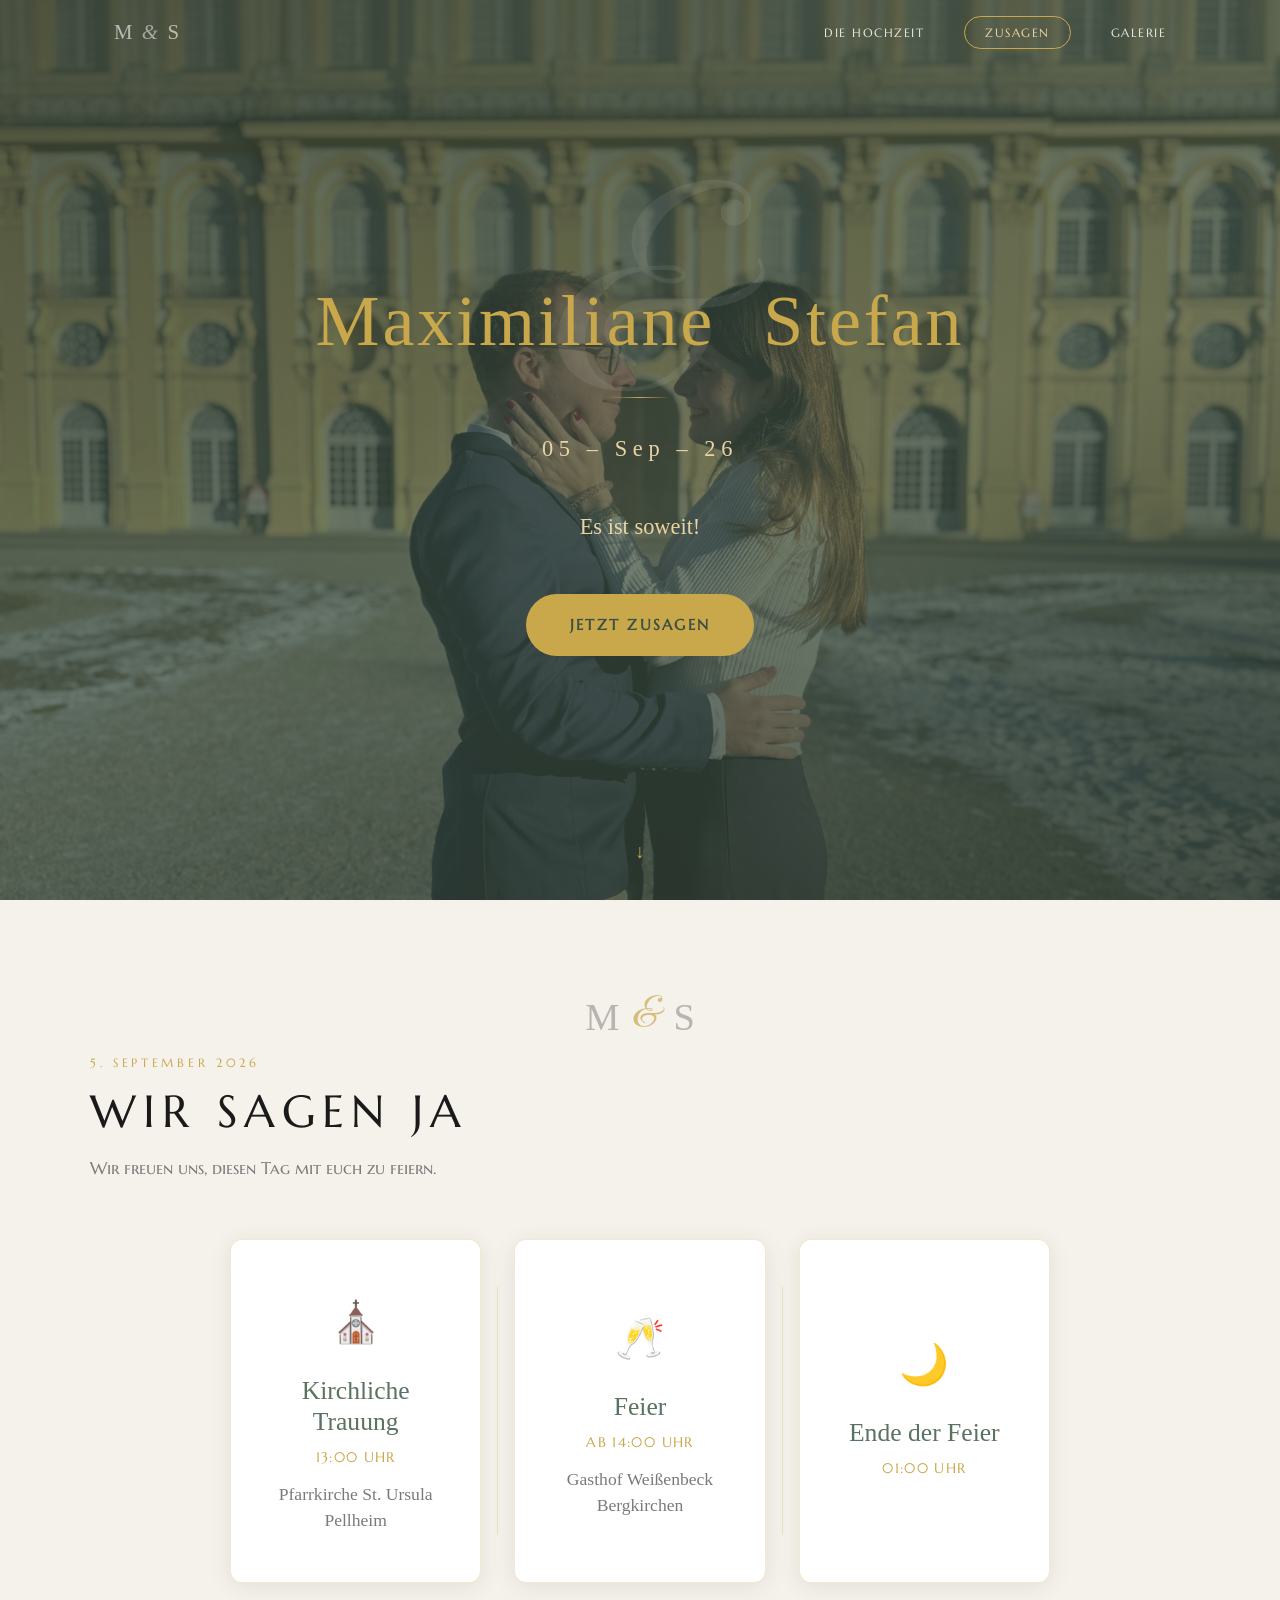
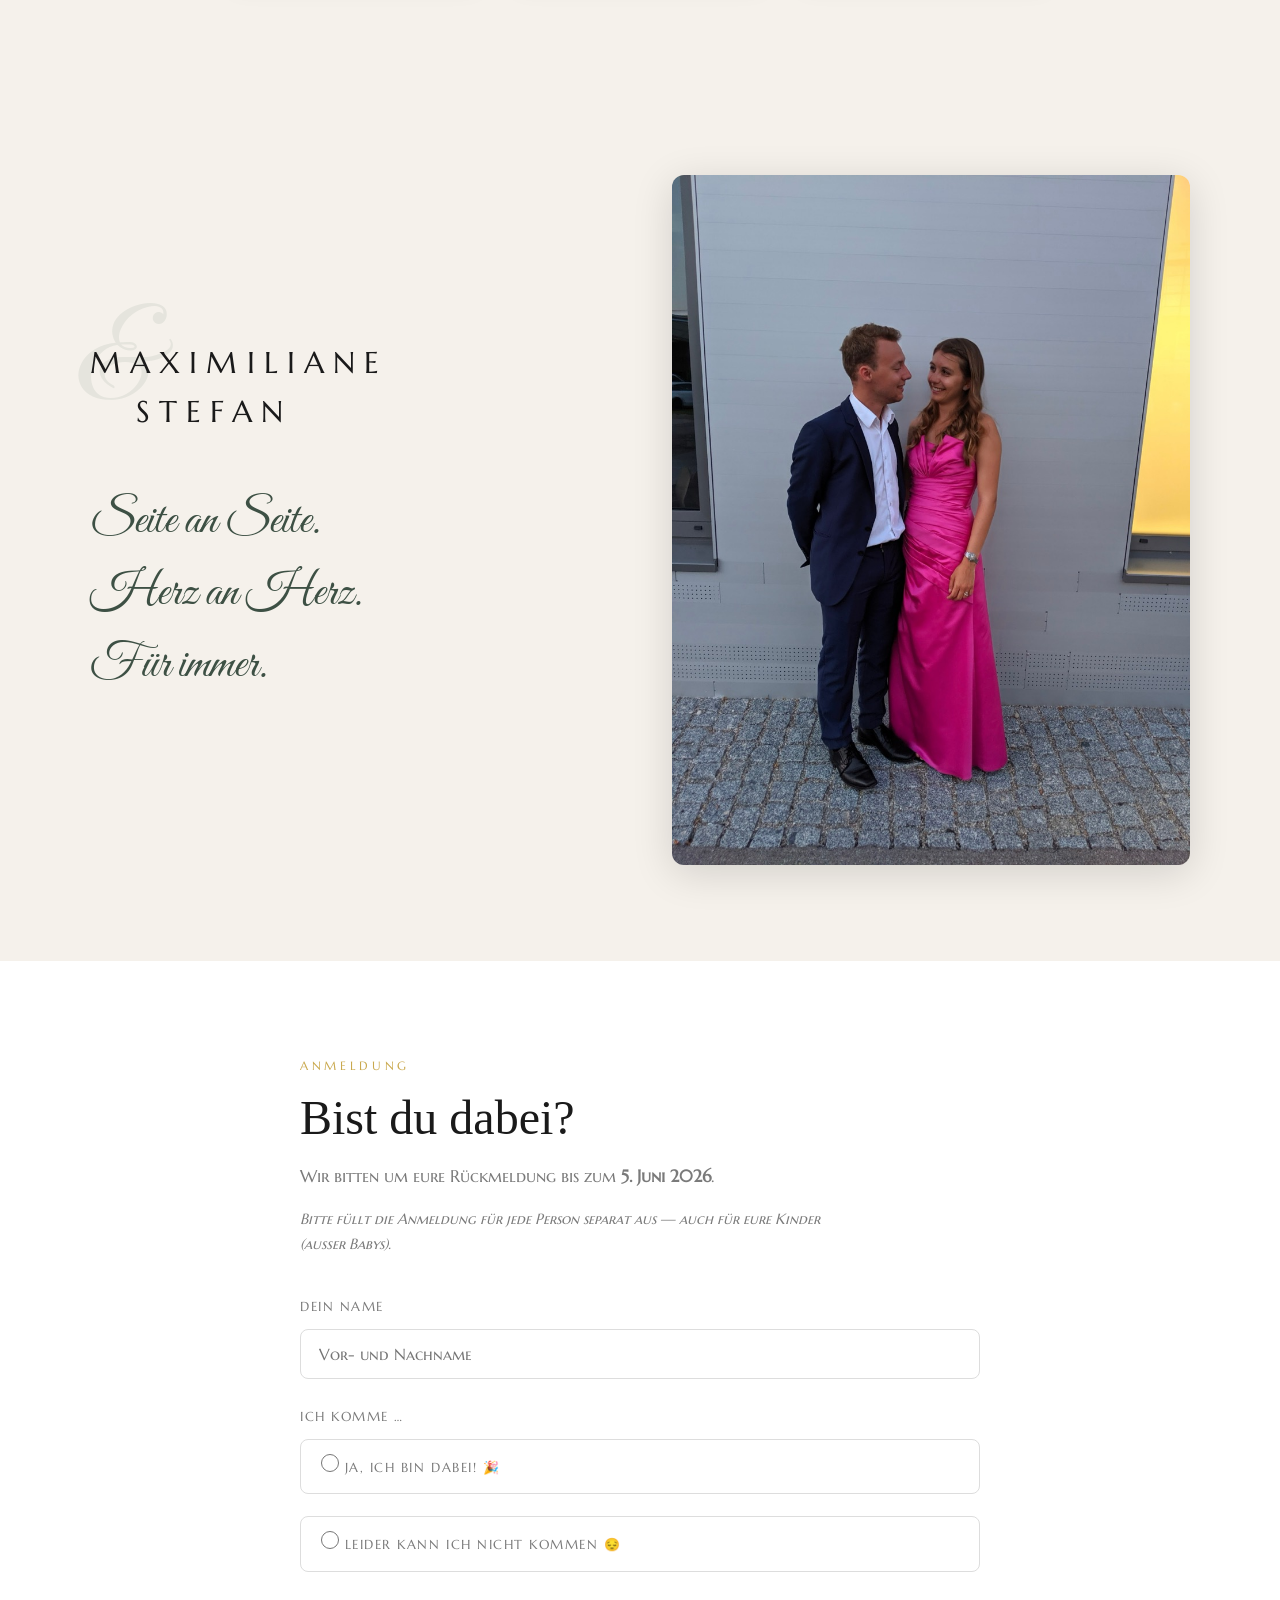
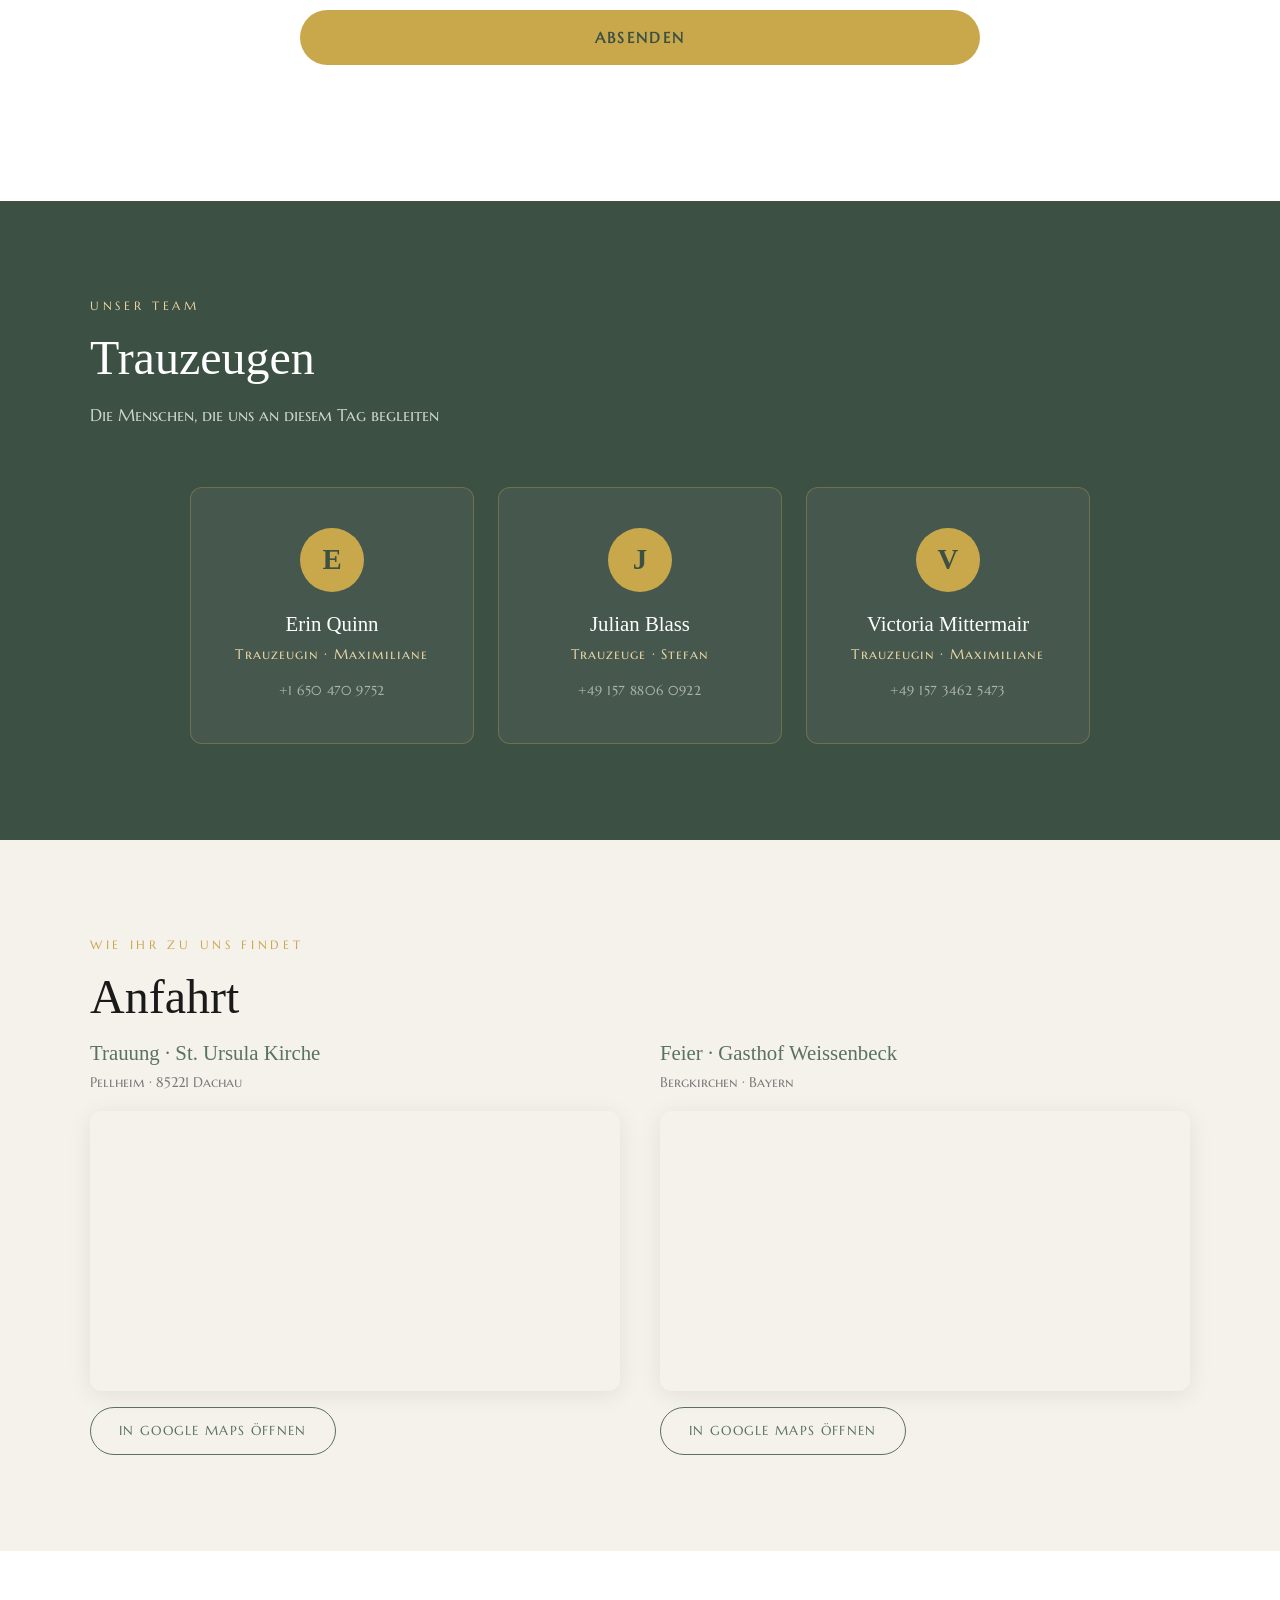
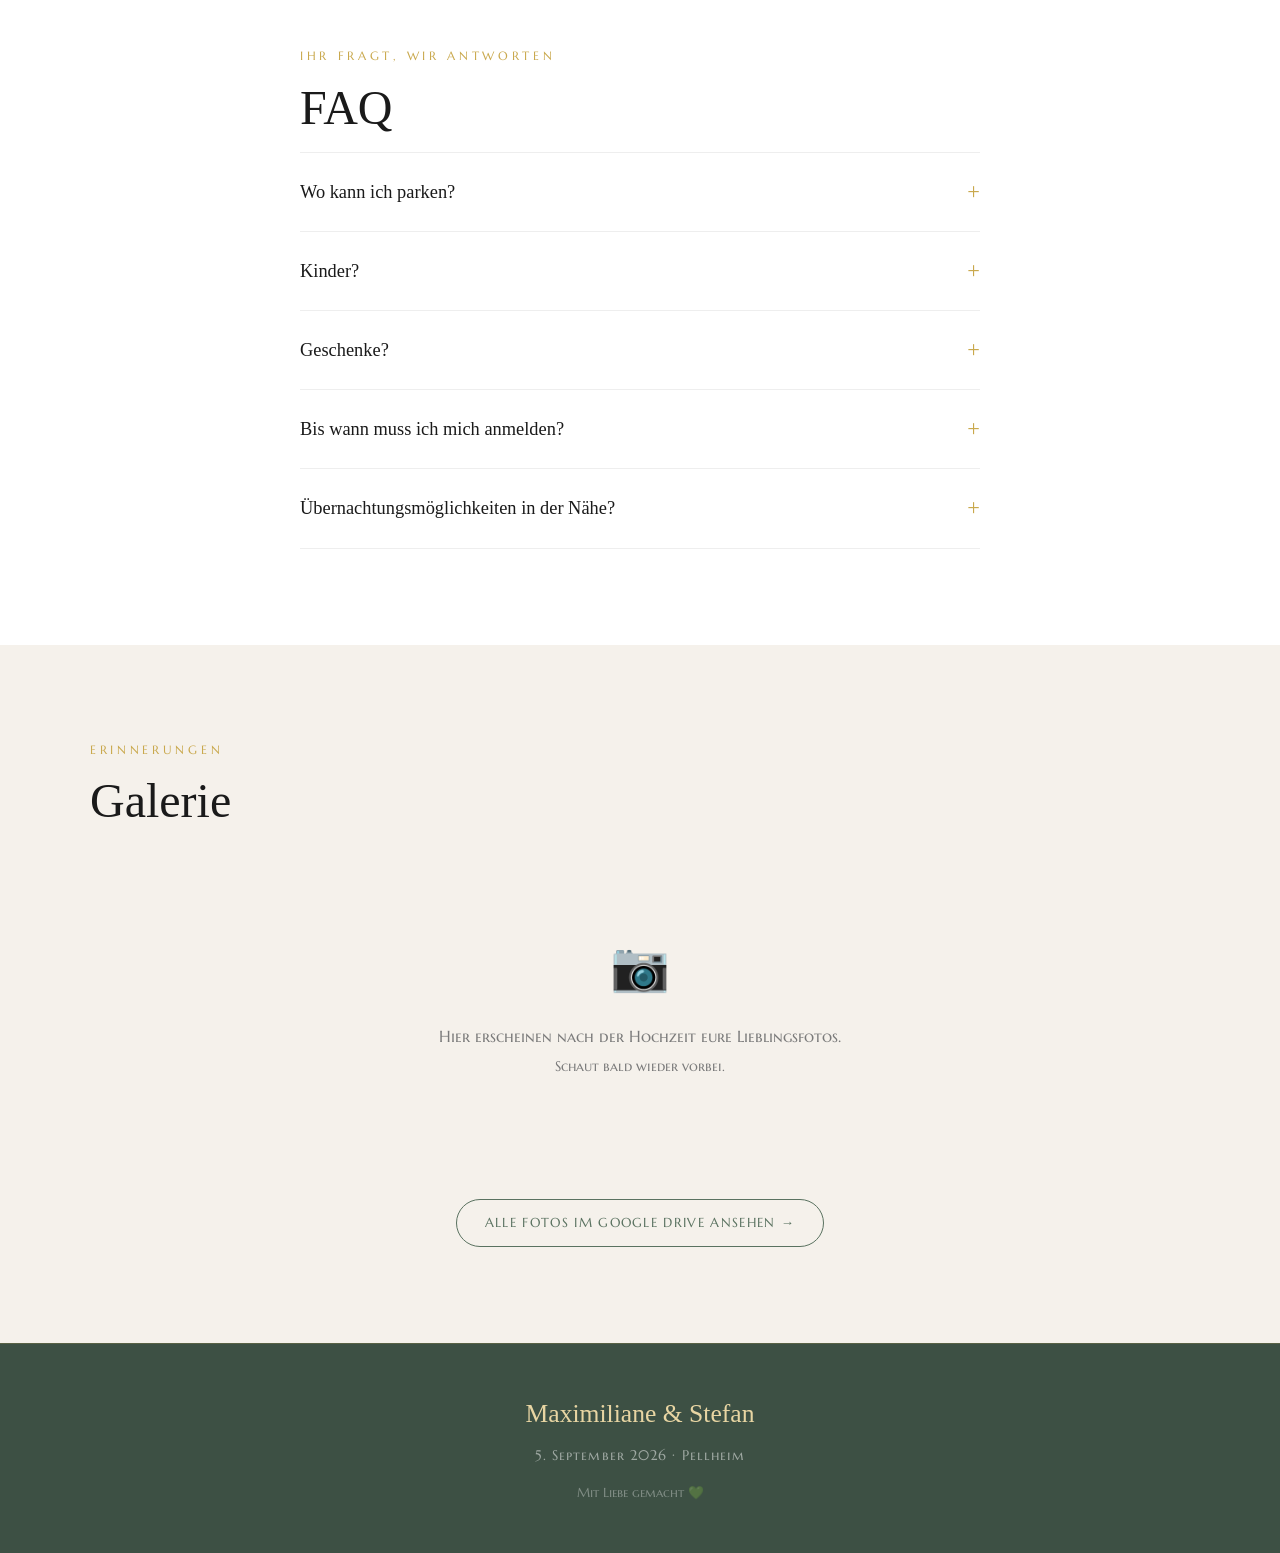
==== commit 66b4a40e: "Remove dress code FAQ item Co-Authored-By: Claude Opus 4.6 <noreply@anthropic.com>" ====
--- a/index.html
+++ b/index.html
@@ -262,10 +262,6 @@
       <h2>FAQ</h2>
       <div class="faq-list">
         <details class="faq-item">
-          <summary>Dresscode?</summary>
-          <p>Festlich elegant. Wir freuen uns über Kleider und Anzüge — gerne in warmen, herbstlichen Farben oder klassischem Schwarz. Wer Grüntöne trägt, passt zum Anlass.</p>
-        </details>
-        <details class="faq-item">
           <summary>Wo kann ich parken?</summary>
           <p>Am Gasthof Weissenbeck stehen Parkplätze zur Verfügung. Wir empfehlen außerdem, Fahrgemeinschaften zu bilden.</p>
         </details>
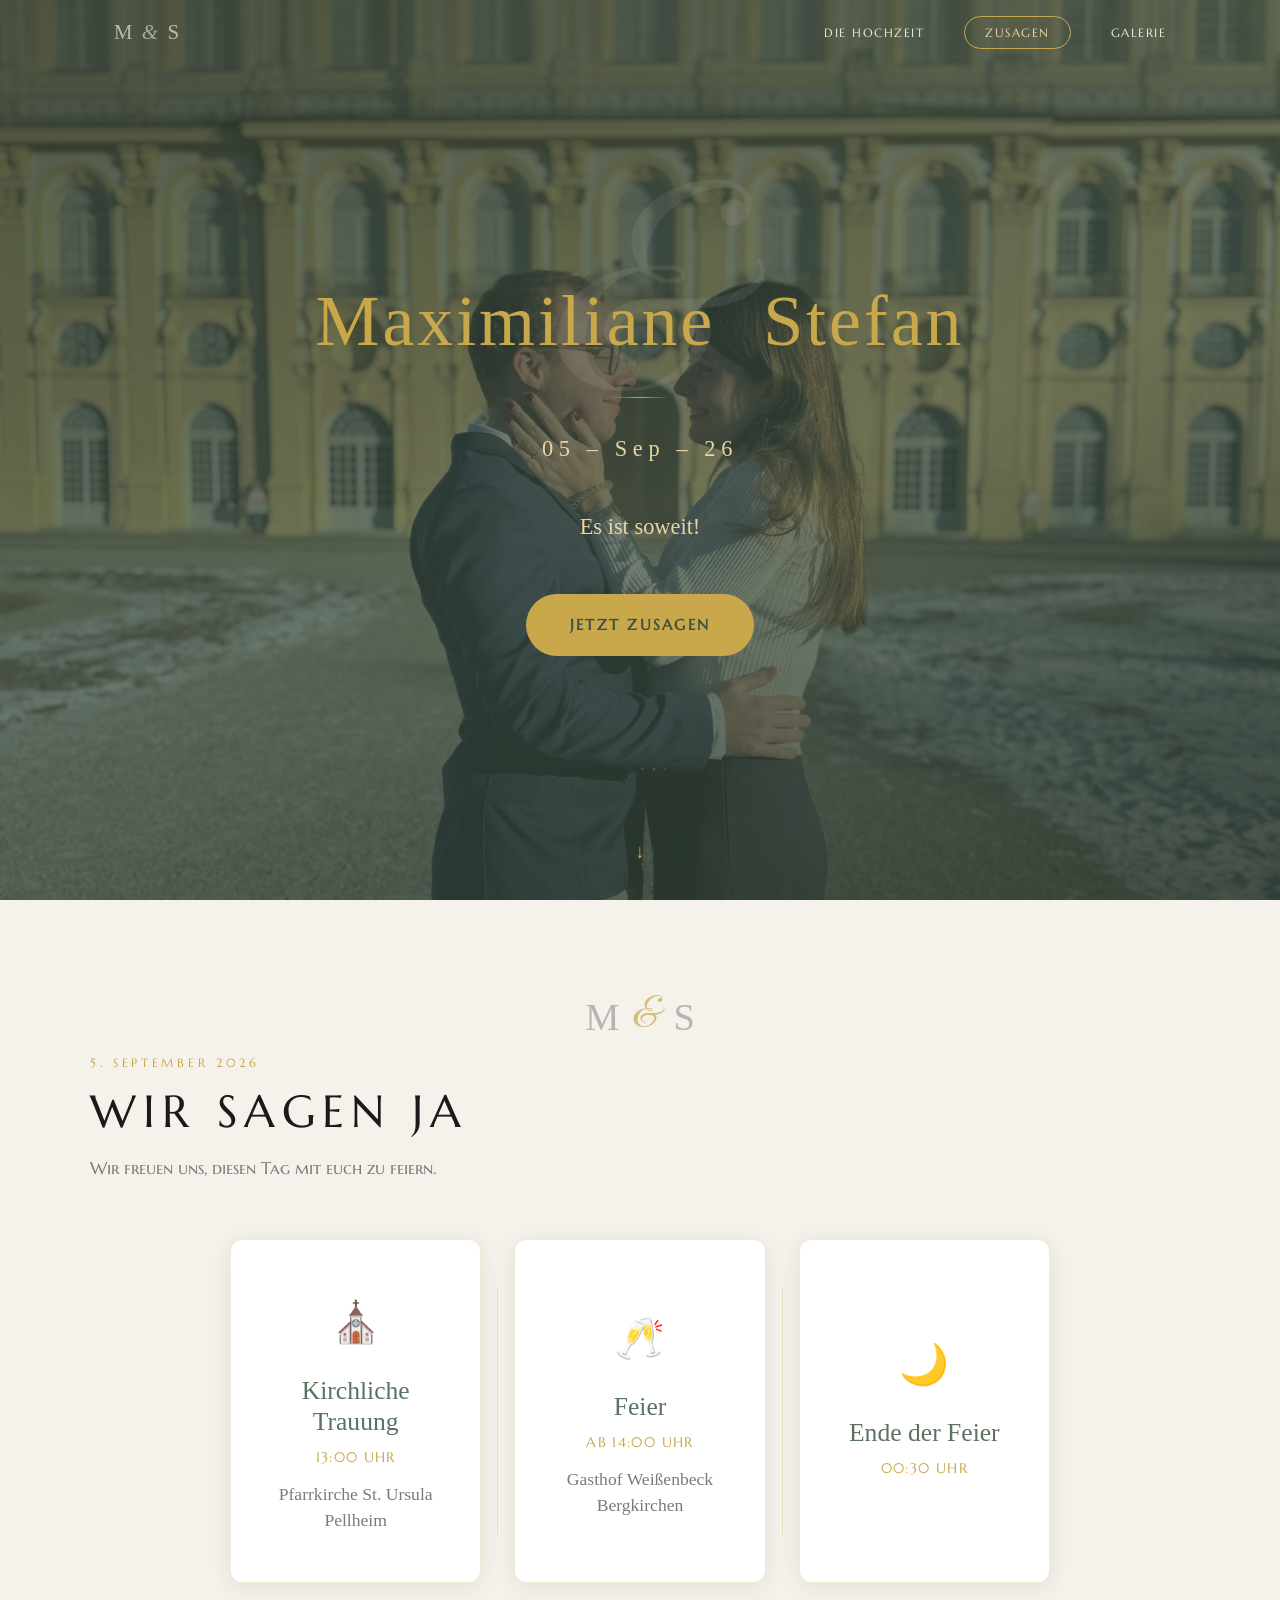
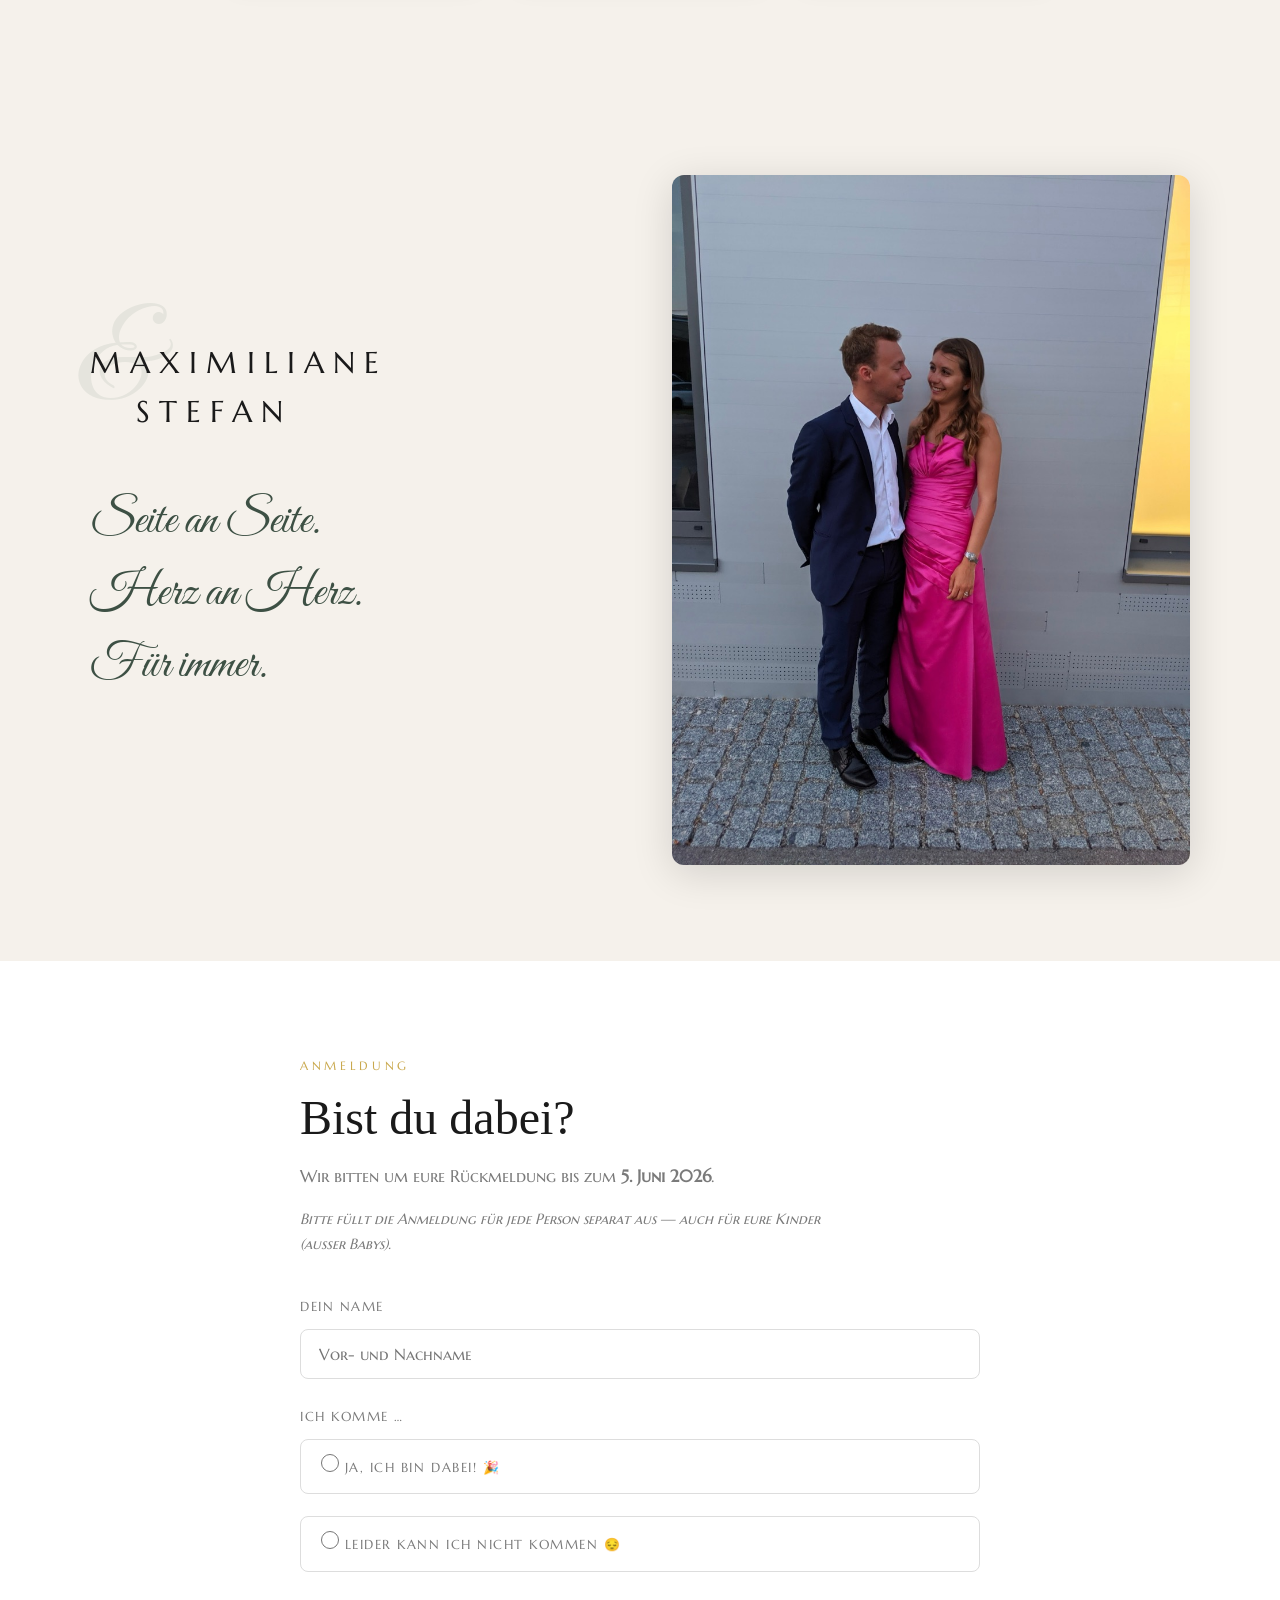
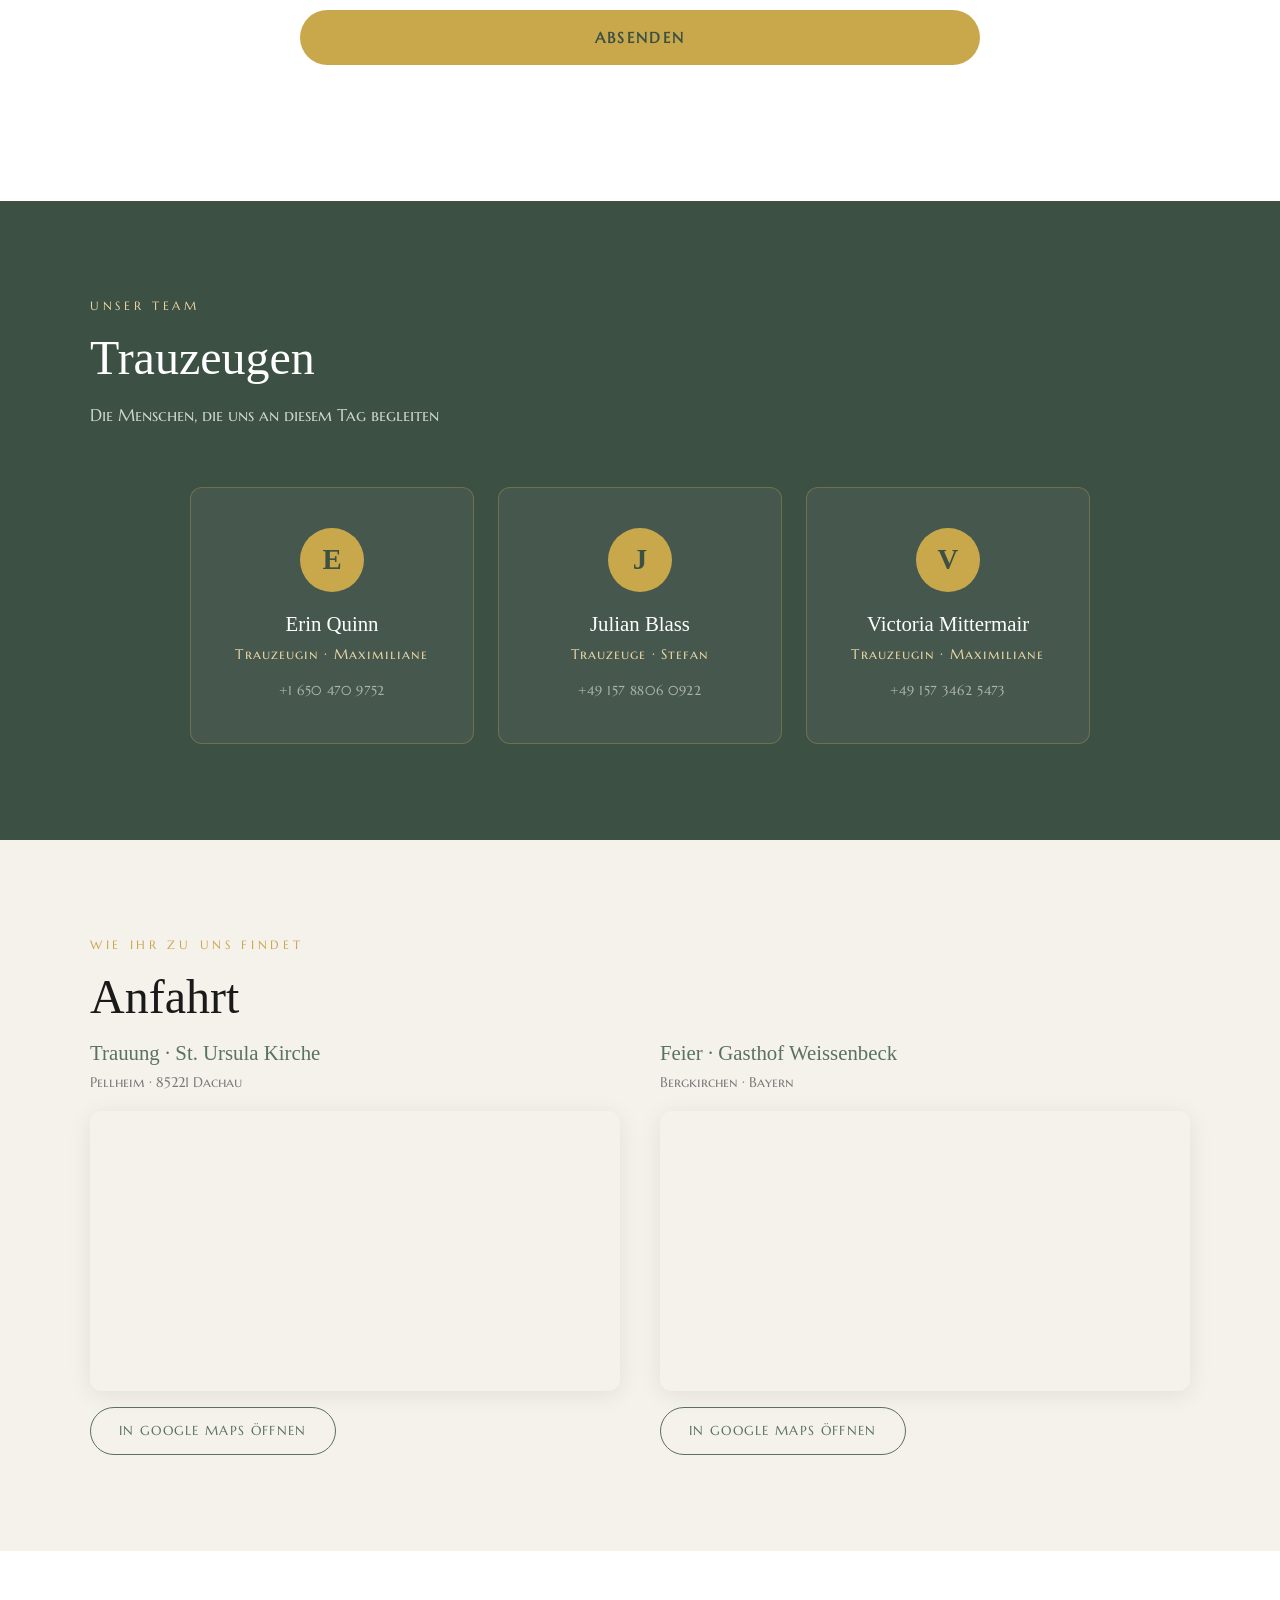
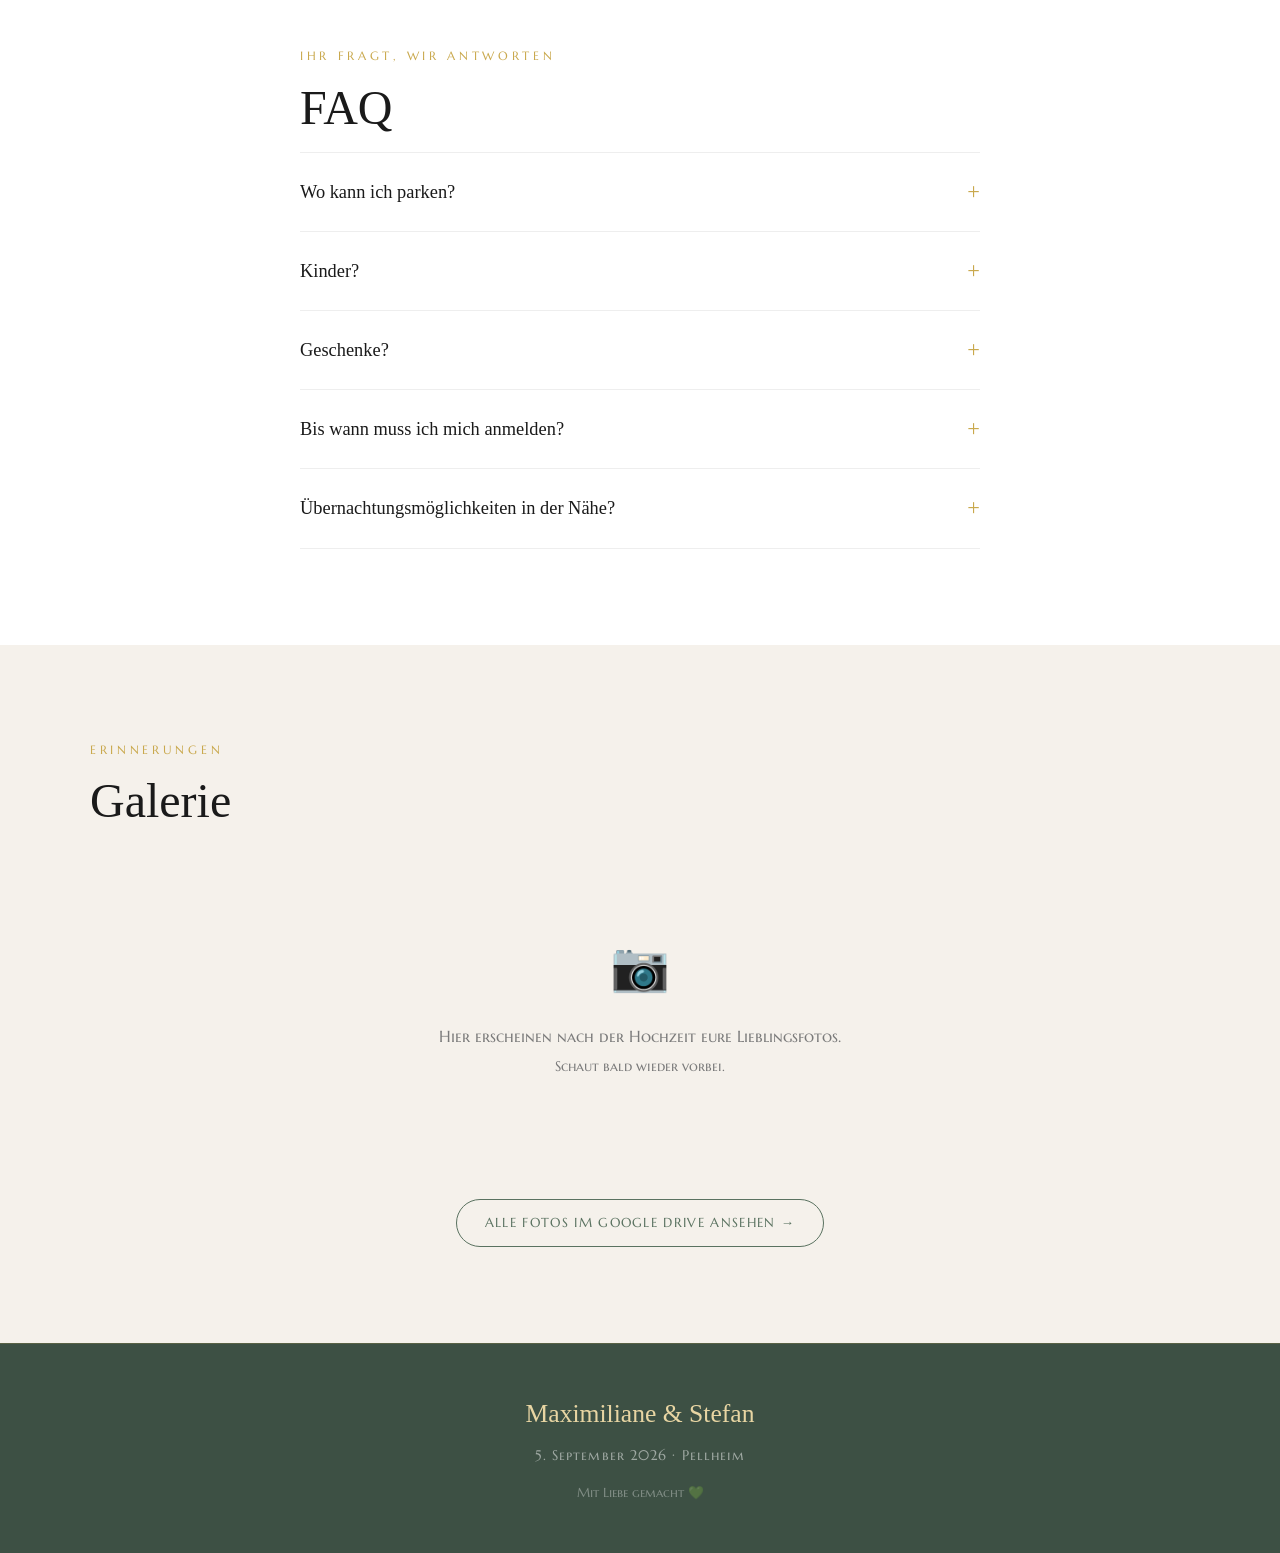
==== commit e1535a2f: "Change party end time from 01:00 to 00:30 Co-Authored-By: Claude Opus 4.8 <noreply@anthropic.com>" ====
--- a/index.html
+++ b/index.html
@@ -100,7 +100,7 @@
         <div class="event-card">
           <div class="event-icon">🌙</div>
           <h3>Ende der Feier</h3>
-          <p class="event-time">01:00 Uhr</p>
+          <p class="event-time">00:30 Uhr</p>
         </div>
       </div>
     </div>
@@ -169,7 +169,6 @@
             <select id="menu" name="menu" required>
               <option value="">Bitte wählen …</option>
               <option value="fleisch">Fleisch</option>
-              <option value="fisch">Fisch</option>
               <option value="vegetarisch">Vegetarisch</option>
             </select>
           </div>
@@ -308,7 +307,7 @@
   <footer>
     <p class="footer-names">Maximiliane & Stefan</p>
     <p class="footer-date">5. September 2026 · Pellheim</p>
-    <p class="footer-love">Mit Liebe gemacht 💚</p>
+    <p class="footer-love">Mit Liebe gemacht <a href="images/wedding-kermit.jpg" target="_blank" rel="noopener" aria-label="Überraschung" style="text-decoration:none;cursor:pointer">💚</a></p>
   </footer>
 
   <script src="script.js"></script>
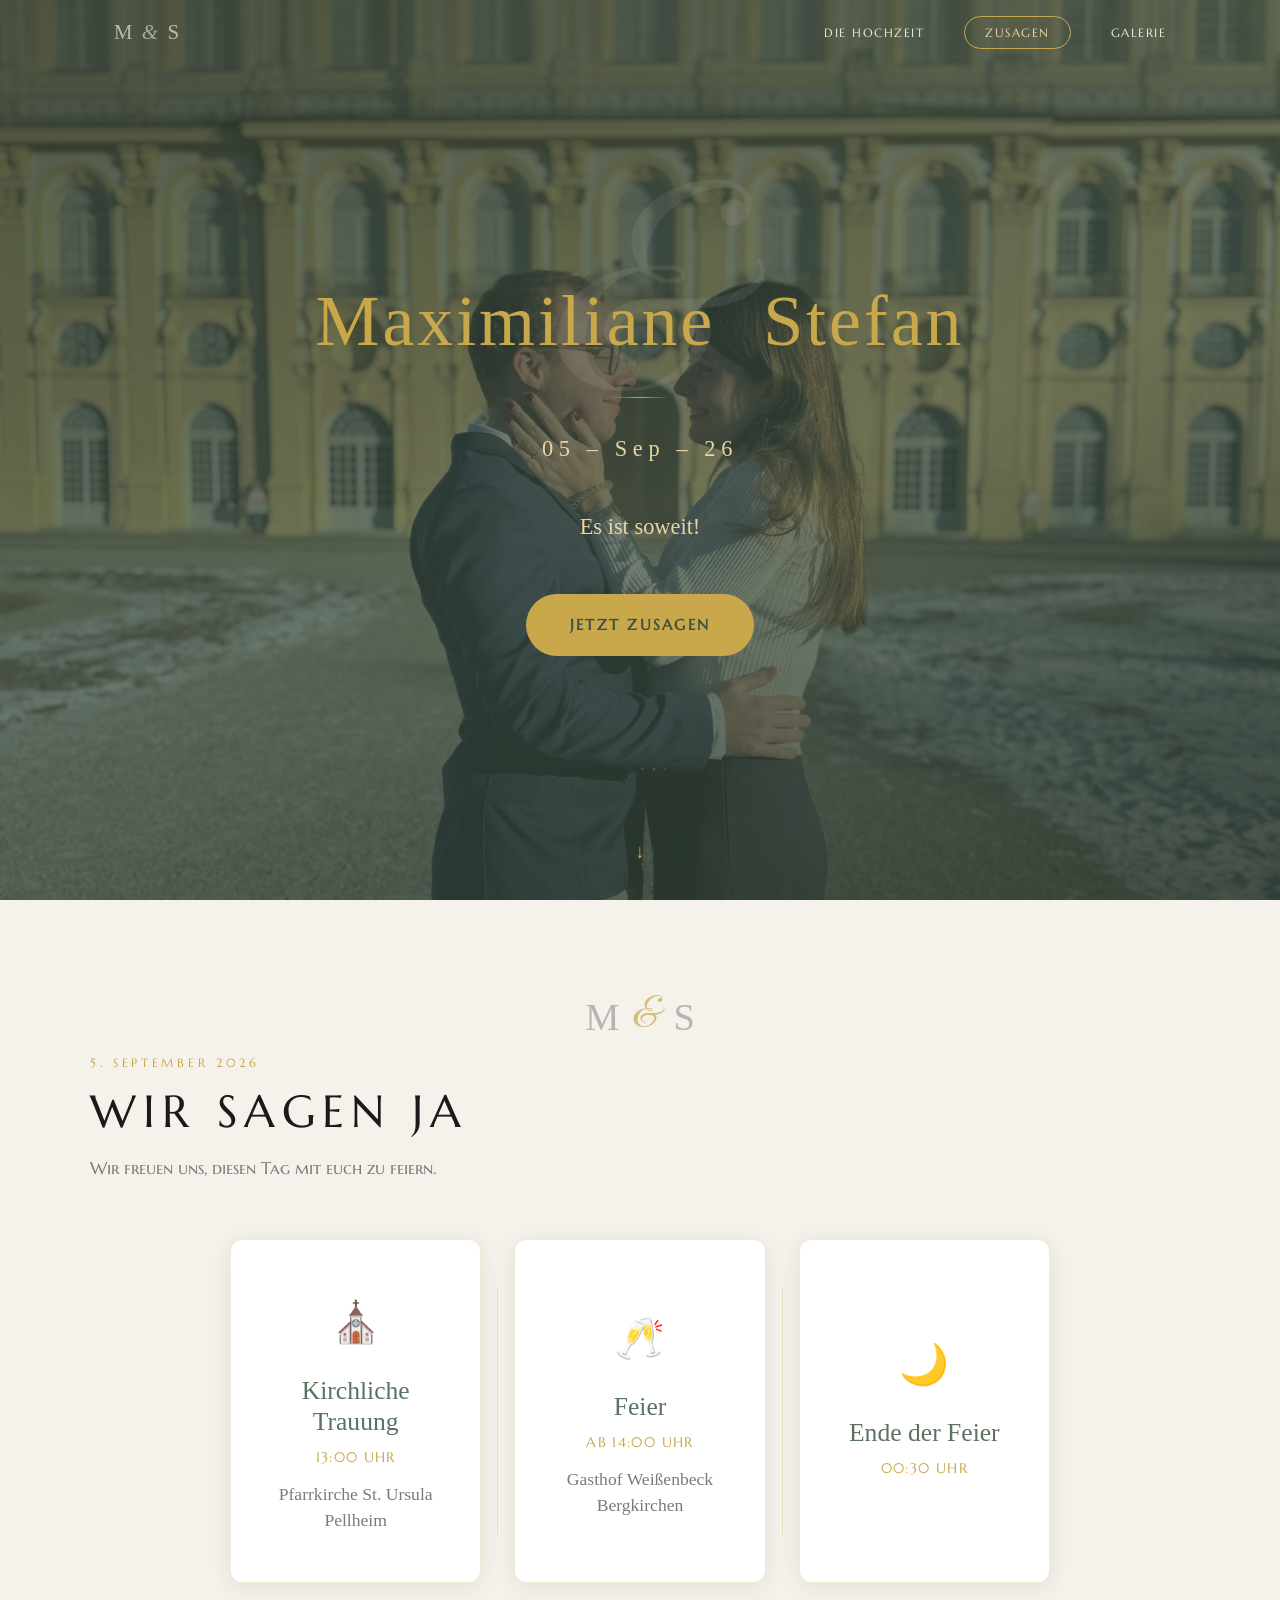
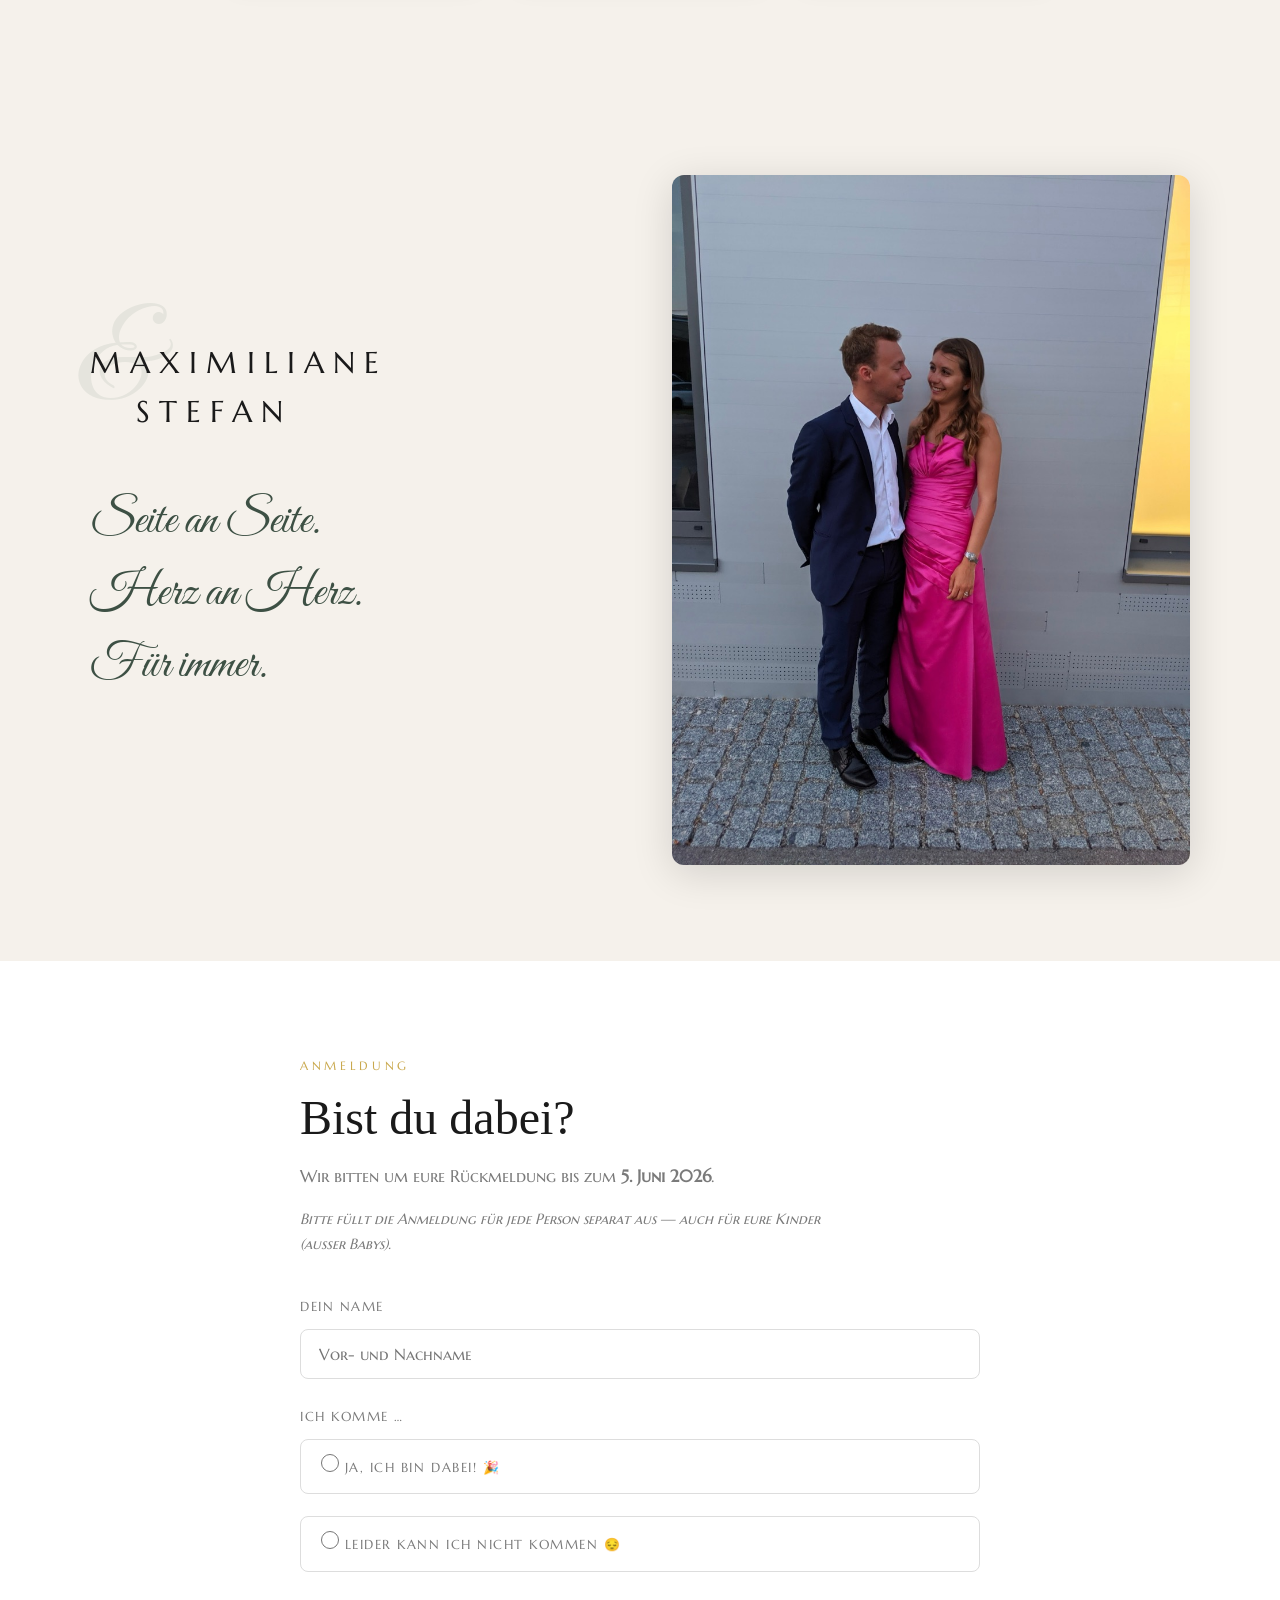
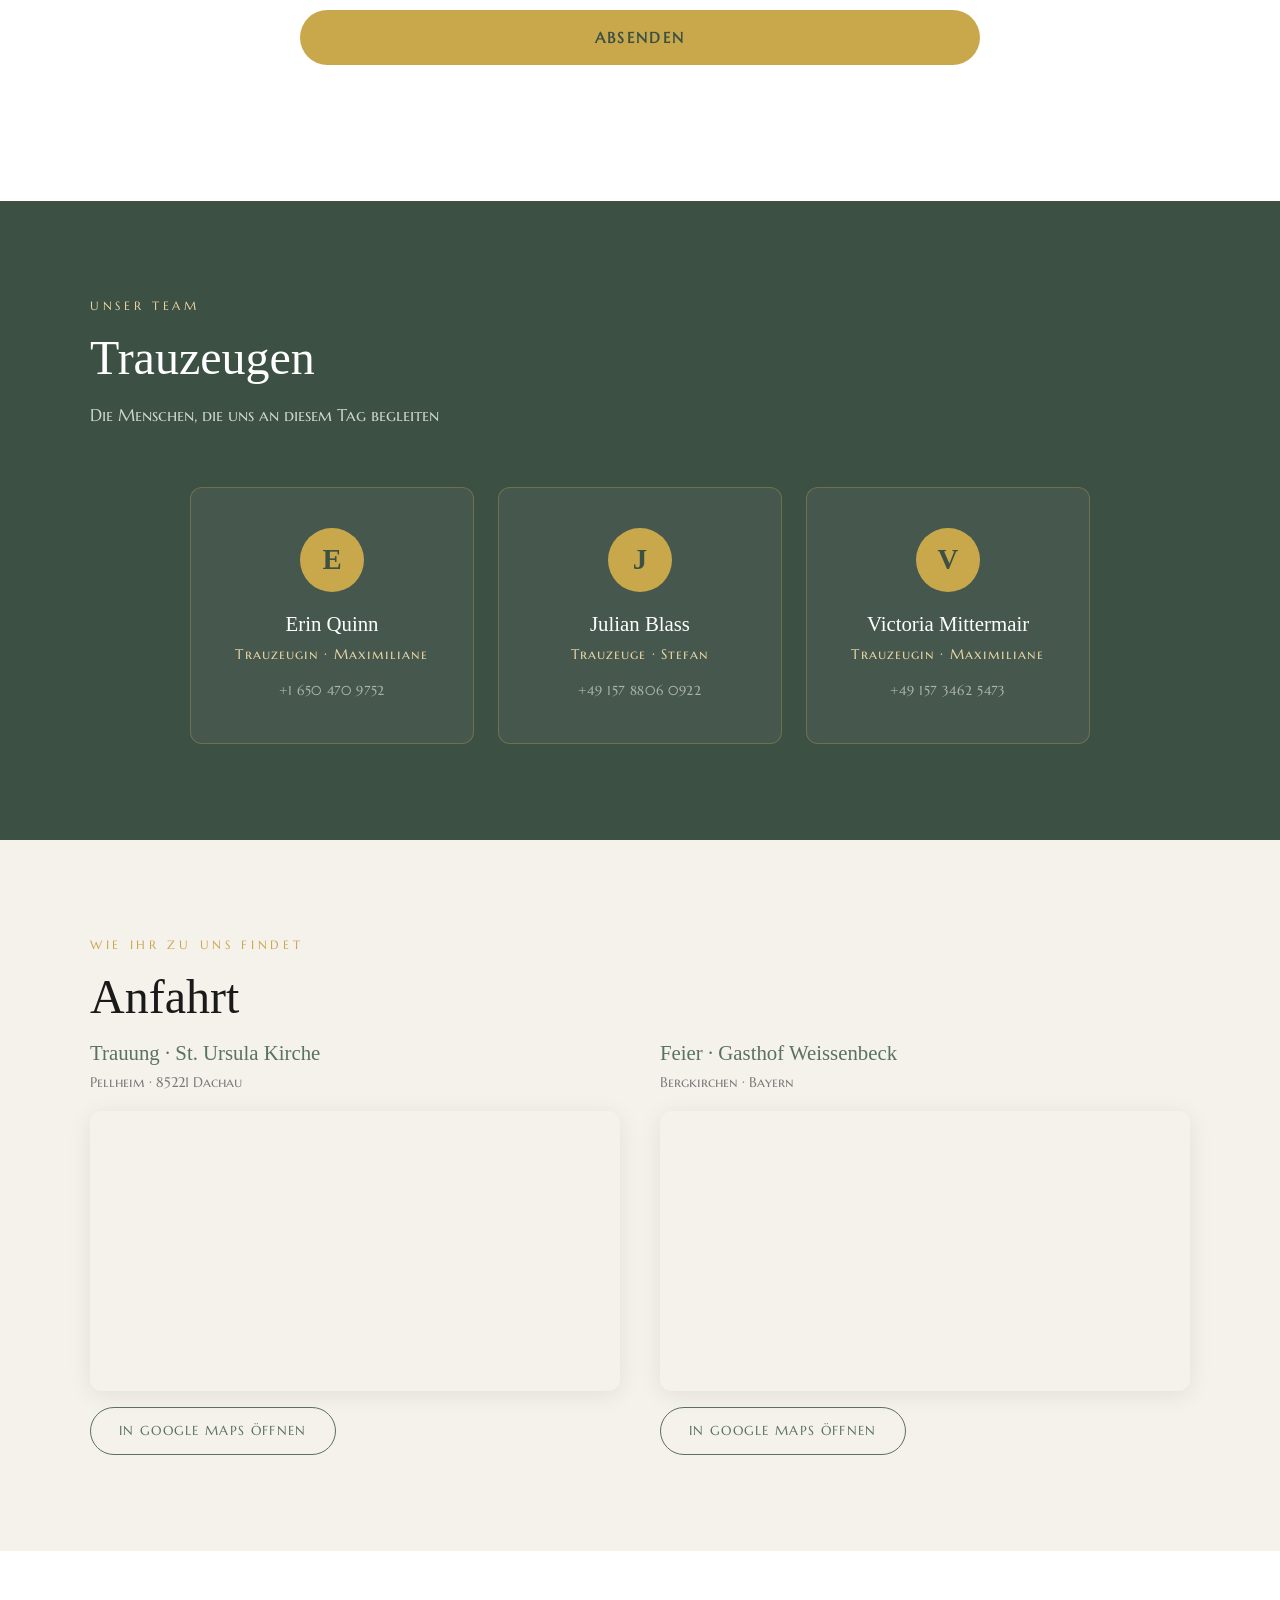
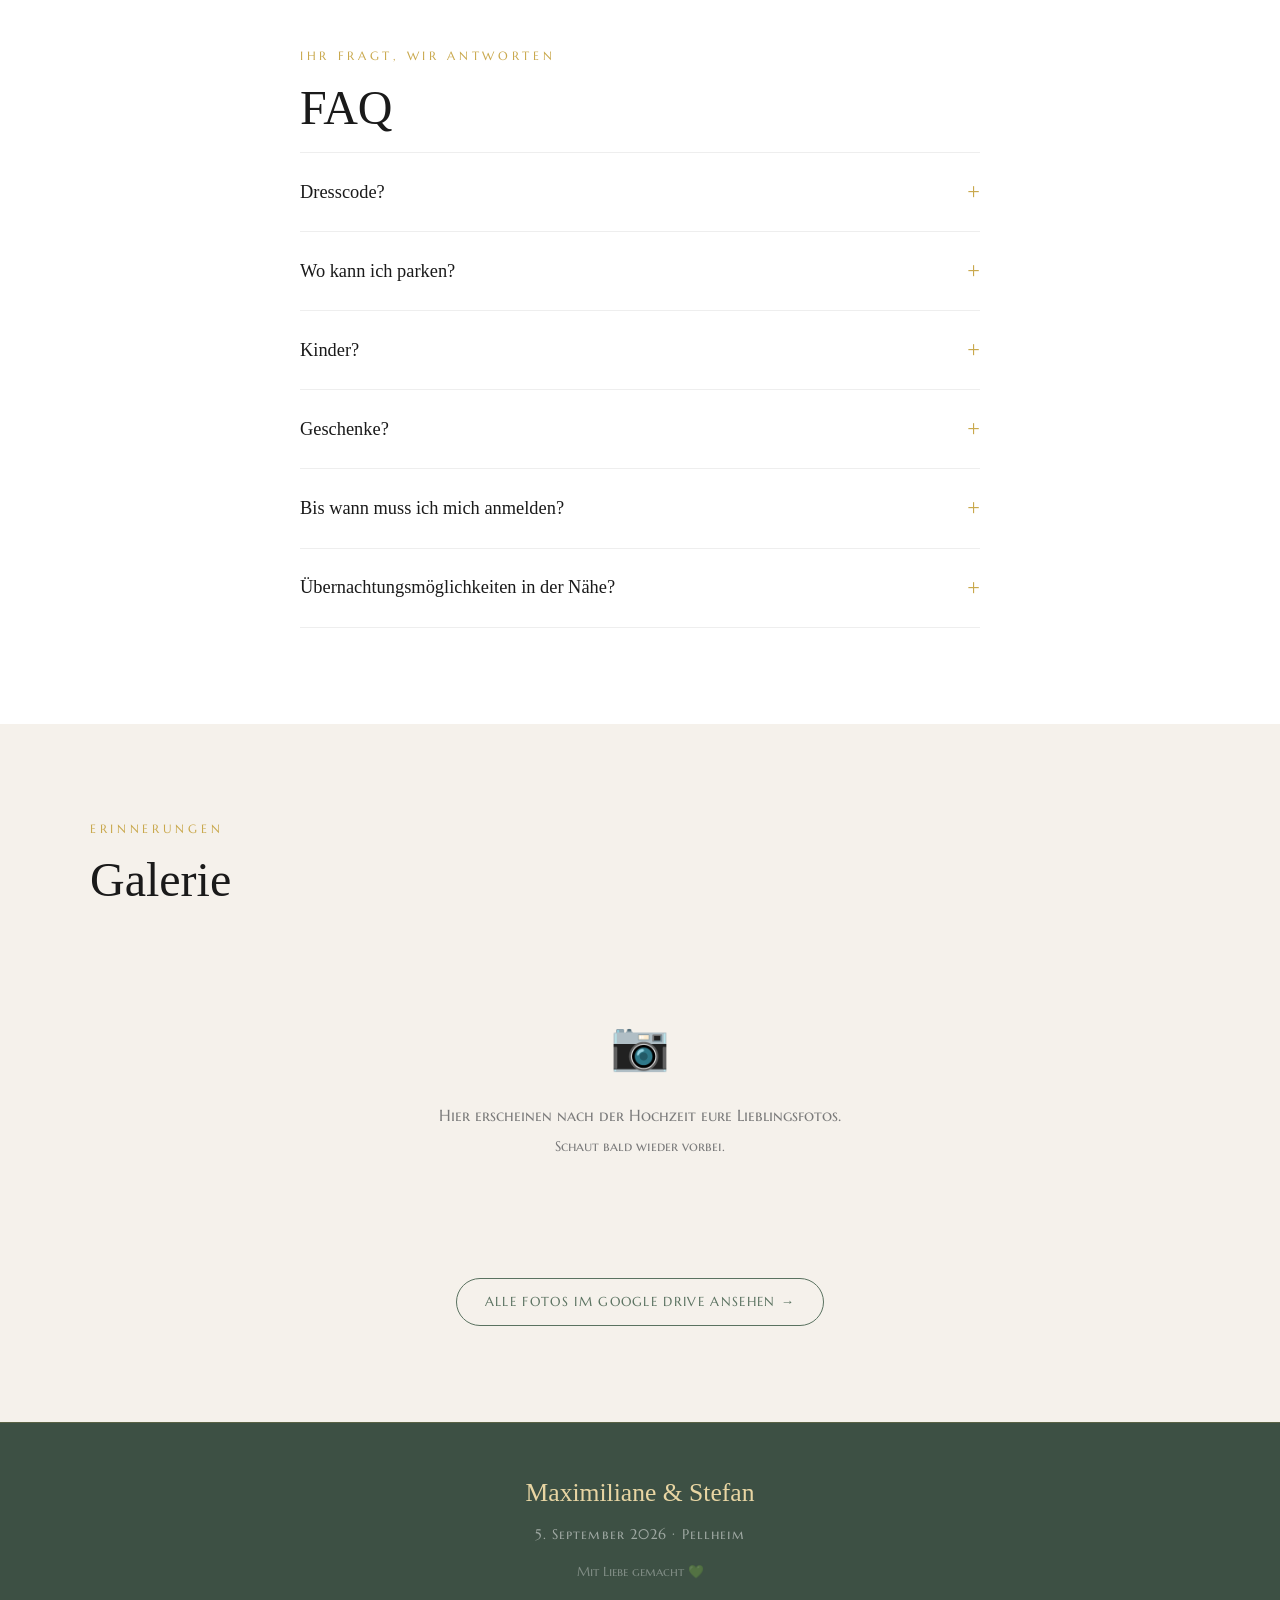
==== commit e91498d8: "Restore dress code FAQ item (Festlich elegant) Co-Authored-By: Claude Opus 4.8 <noreply@anthropic.co" ====
--- a/index.html
+++ b/index.html
@@ -261,6 +261,10 @@
       <h2>FAQ</h2>
       <div class="faq-list">
         <details class="faq-item">
+          <summary>Dresscode?</summary>
+          <p>Festlich elegant.</p>
+        </details>
+        <details class="faq-item">
           <summary>Wo kann ich parken?</summary>
           <p>Am Gasthof Weissenbeck stehen Parkplätze zur Verfügung. Wir empfehlen außerdem, Fahrgemeinschaften zu bilden.</p>
         </details>
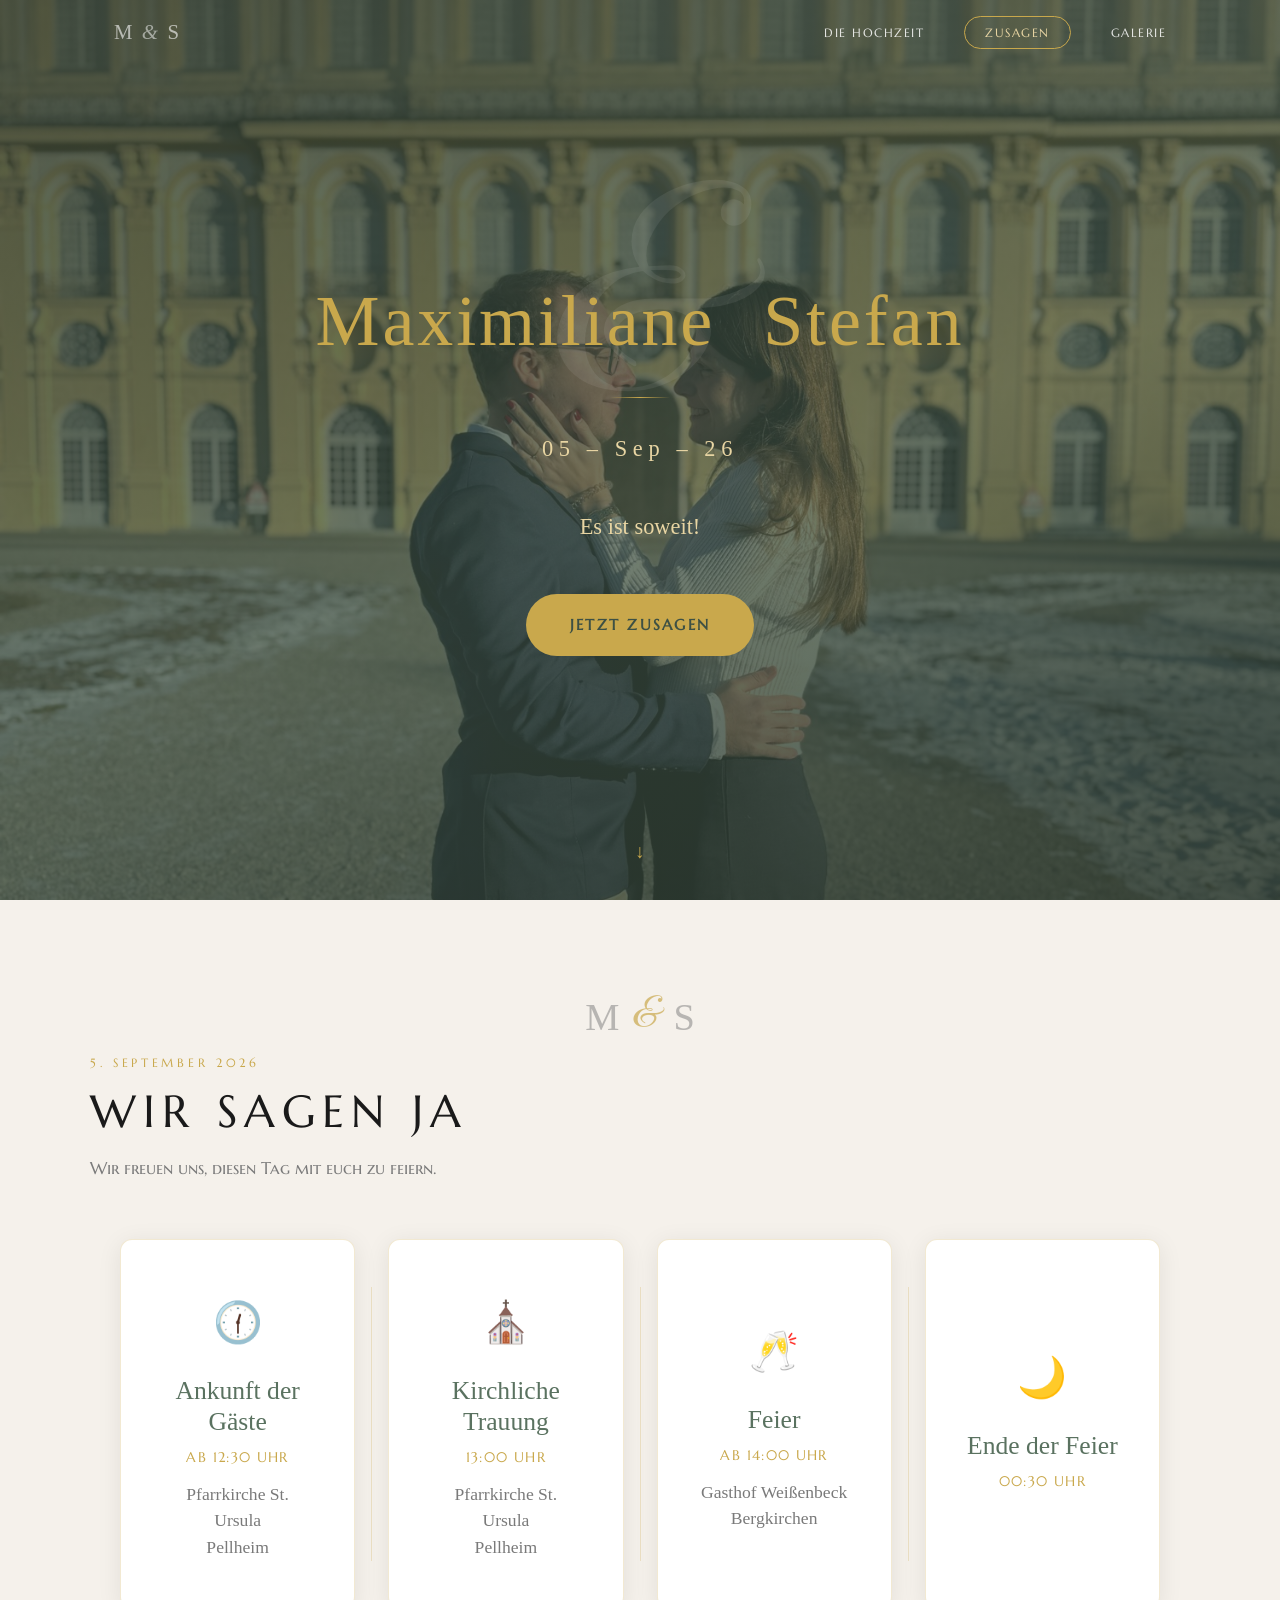
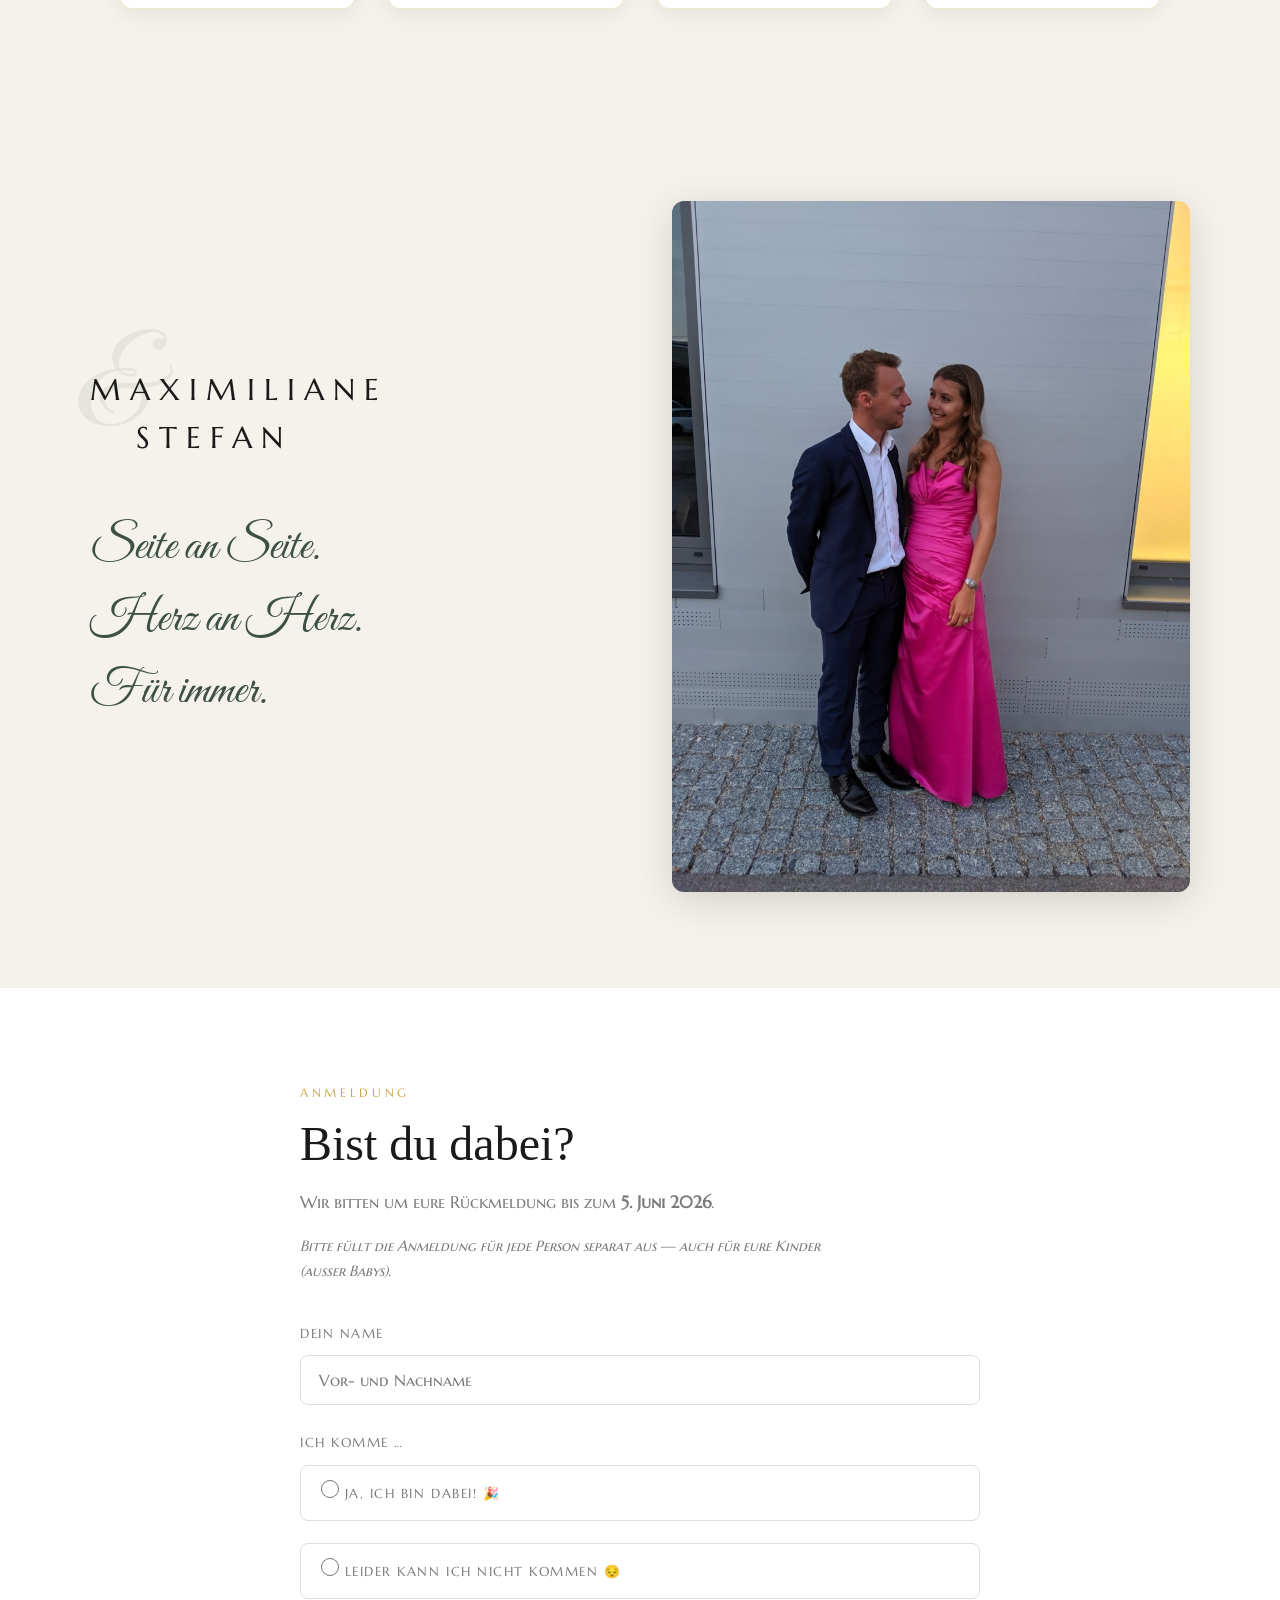
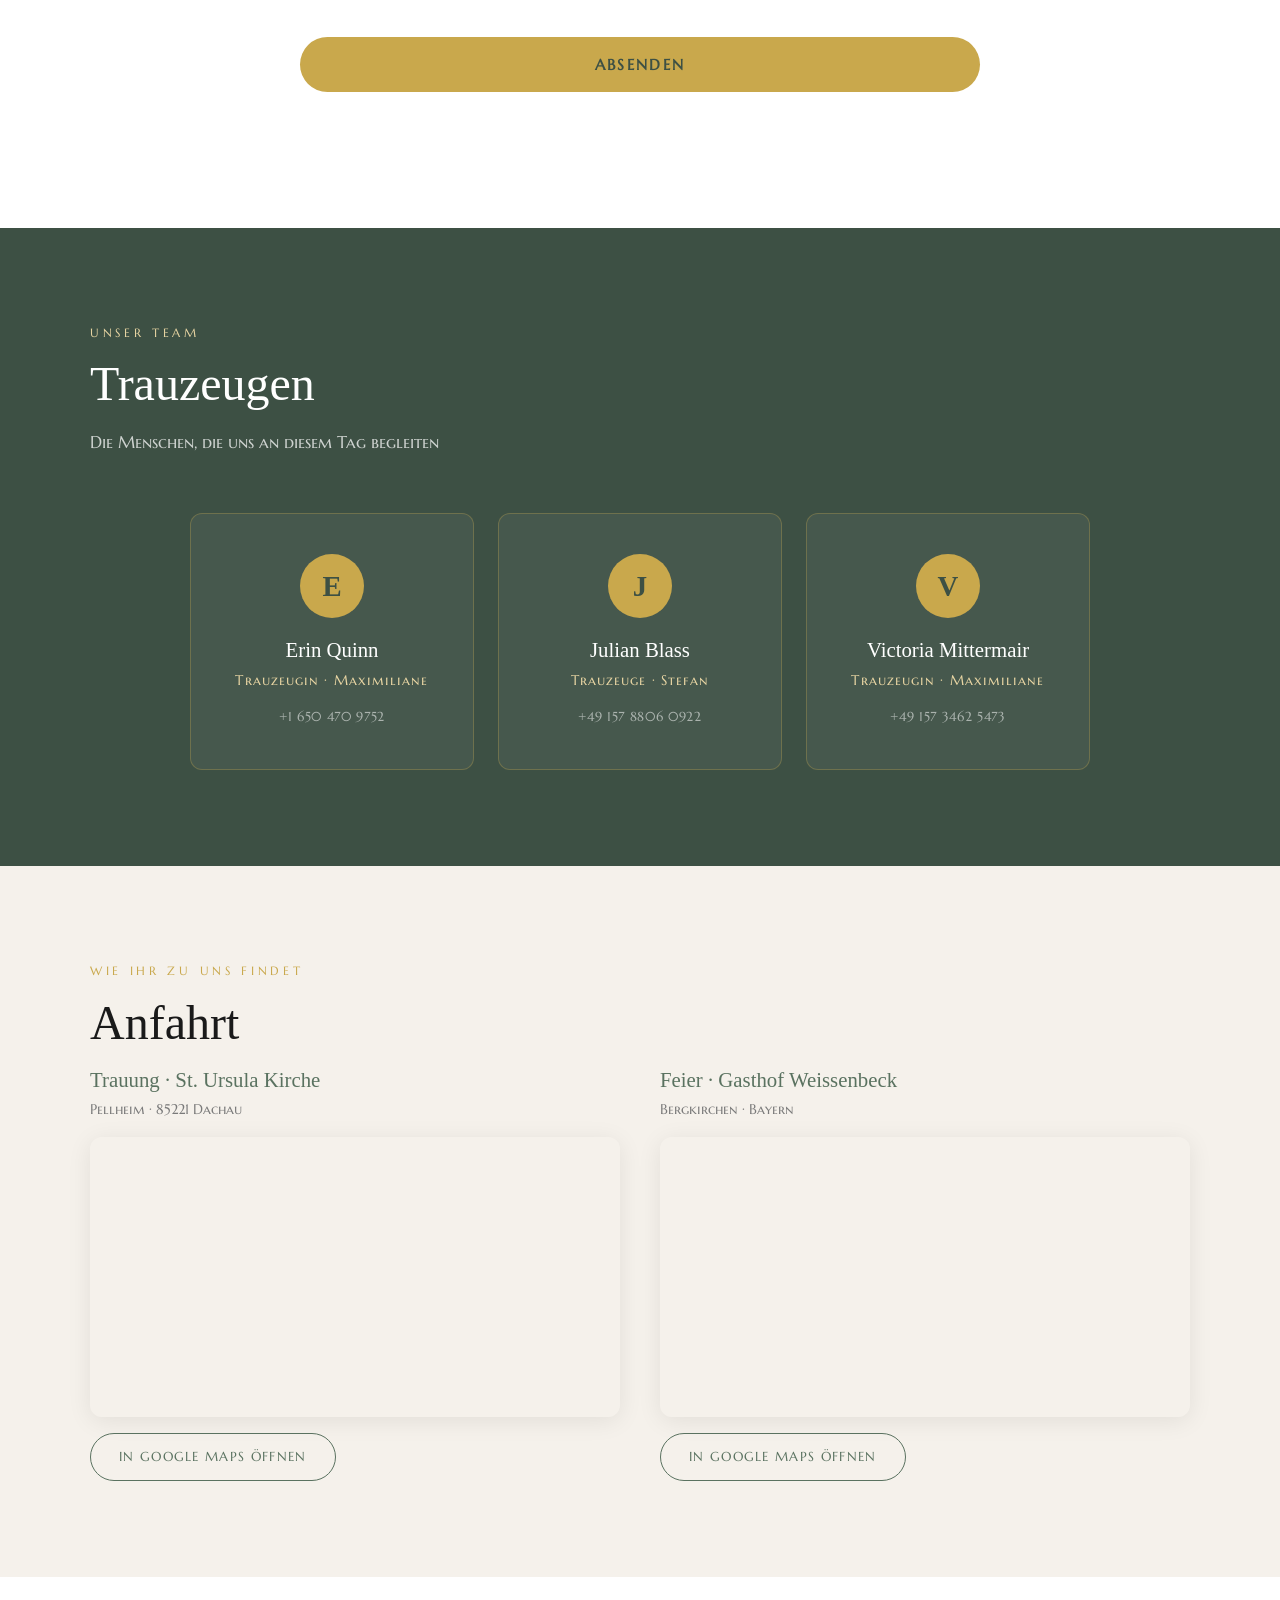
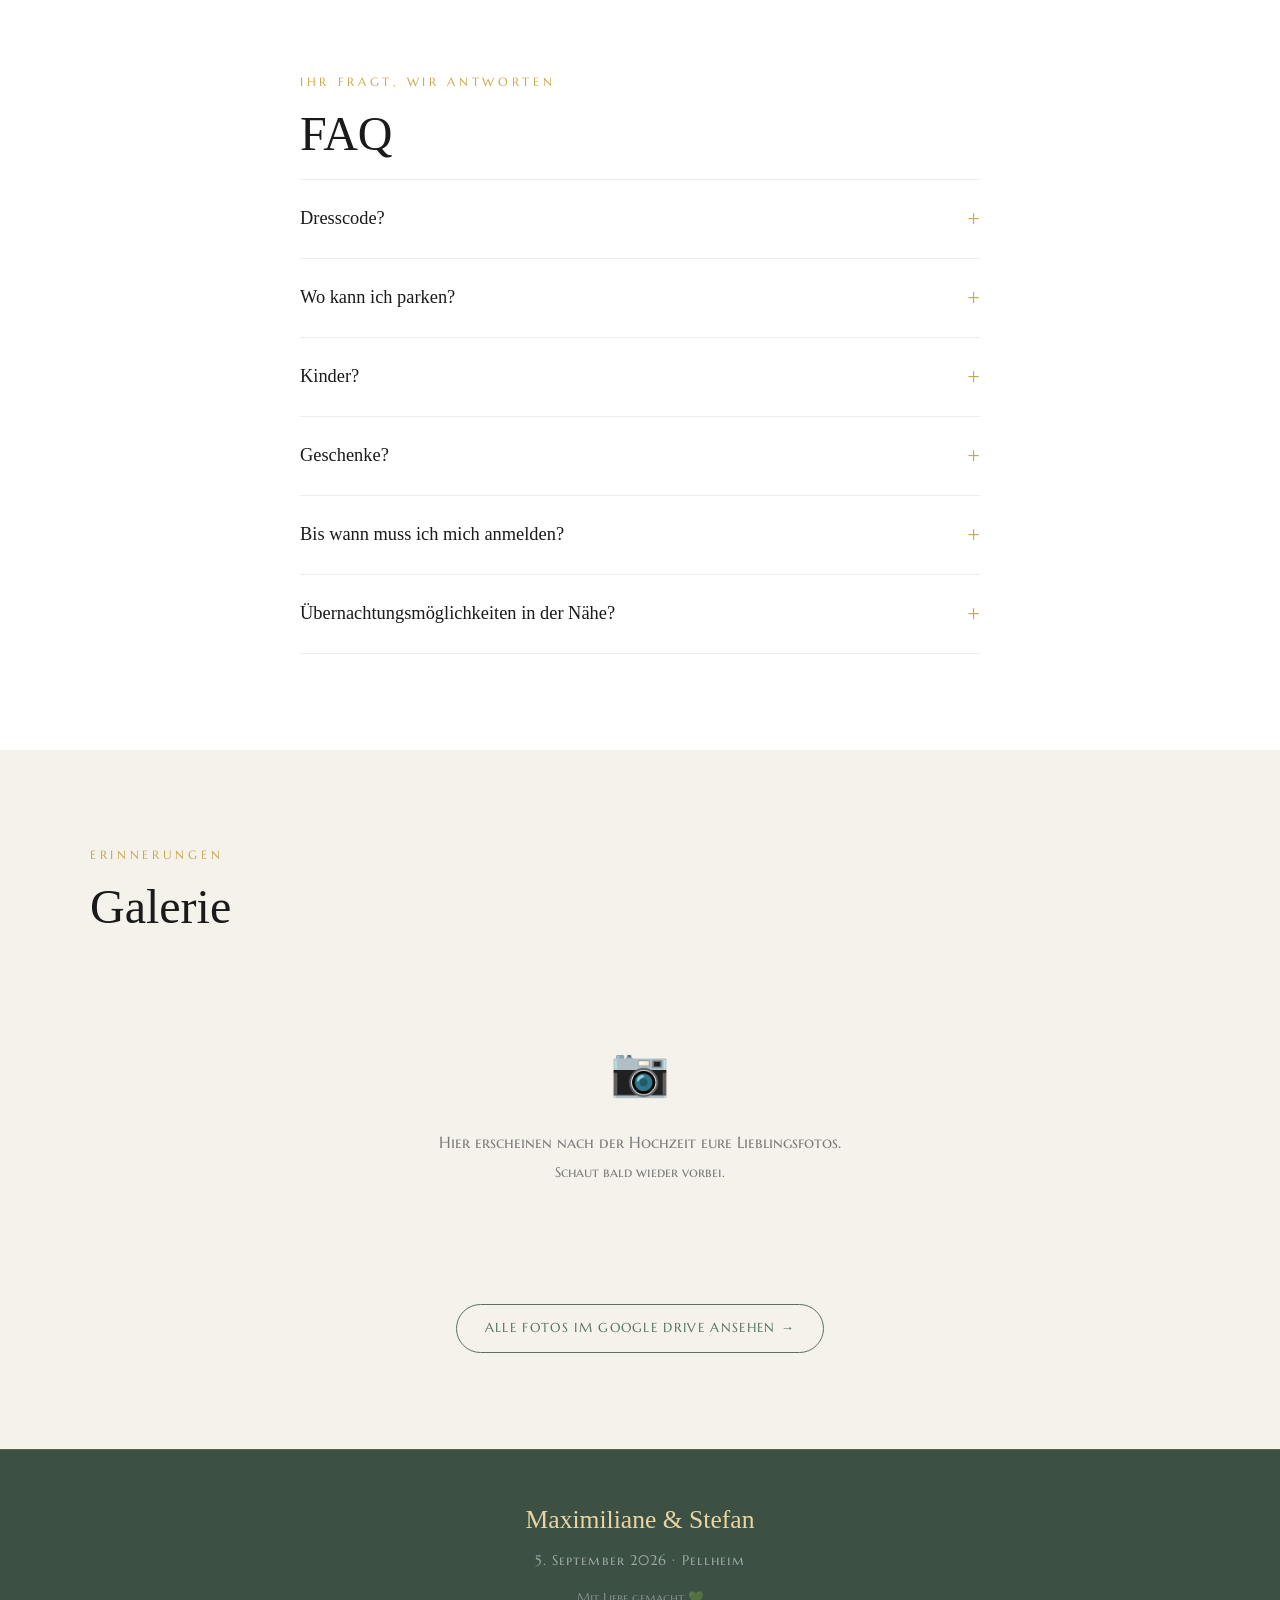
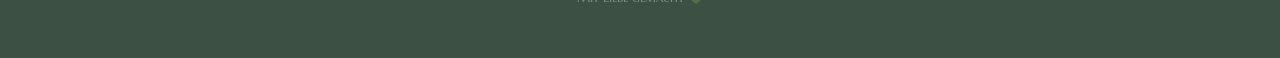
==== commit fda09bd7: "Add guest arrival tile, widen event cards on desktop Co-Authored-By: Claude Opus 4.8 <noreply@anthro" ====
--- a/index.html
+++ b/index.html
@@ -84,6 +84,13 @@
       <p class="section-sub" id="hochzeit-sub">Wir freuen uns, diesen Tag mit euch zu feiern.</p>
       <div class="event-cards">
         <div class="event-card">
+          <div class="event-icon">🕧</div>
+          <h3>Ankunft der Gäste</h3>
+          <p class="event-time">Ab 12:30 Uhr</p>
+          <p class="event-location">Pfarrkirche St. Ursula<br>Pellheim</p>
+        </div>
+        <div class="event-divider"></div>
+        <div class="event-card">
           <div class="event-icon">⛪</div>
           <h3>Kirchliche Trauung</h3>
           <p class="event-time">13:00 Uhr</p>
--- a/style.css
+++ b/style.css
@@ -448,7 +448,7 @@
   display: flex;
   align-items: stretch;
   gap: 0;
-  max-width: 820px;
+  max-width: 1040px;
   margin: 0 auto;
 }
 
